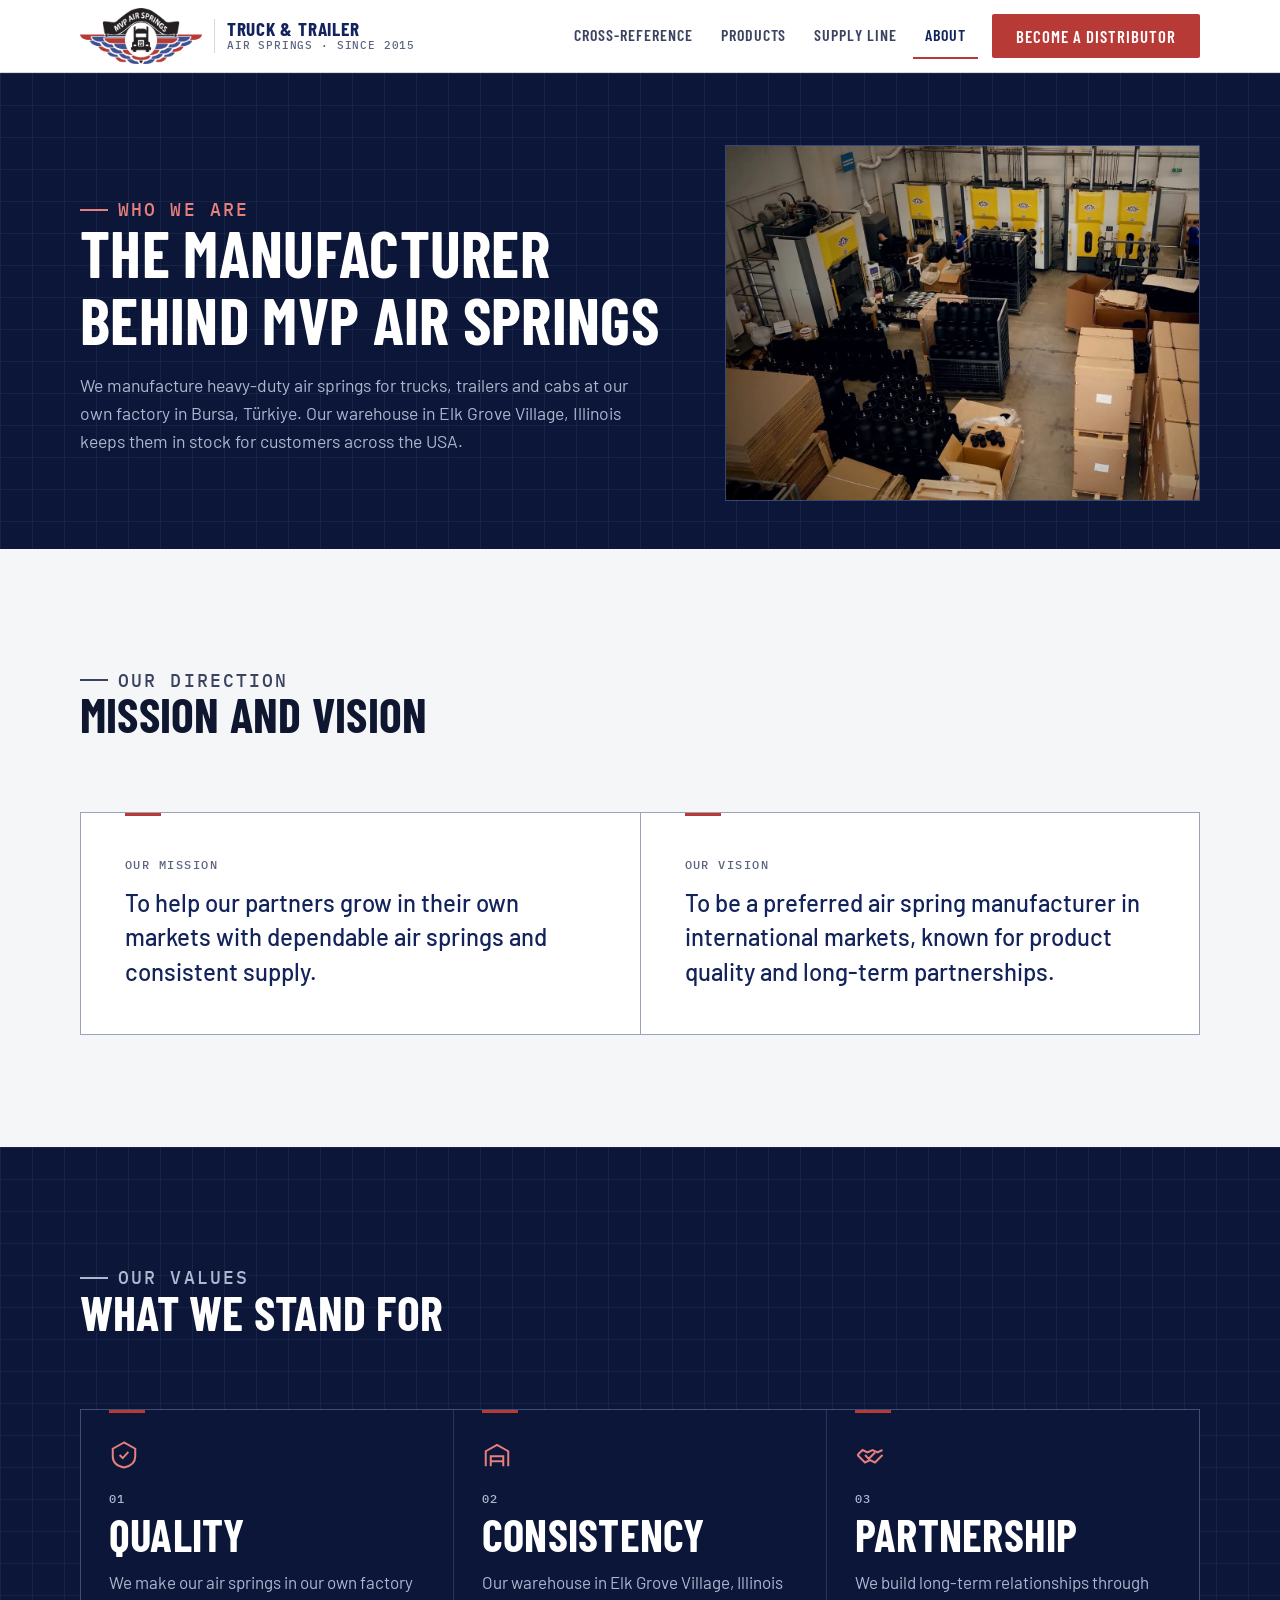
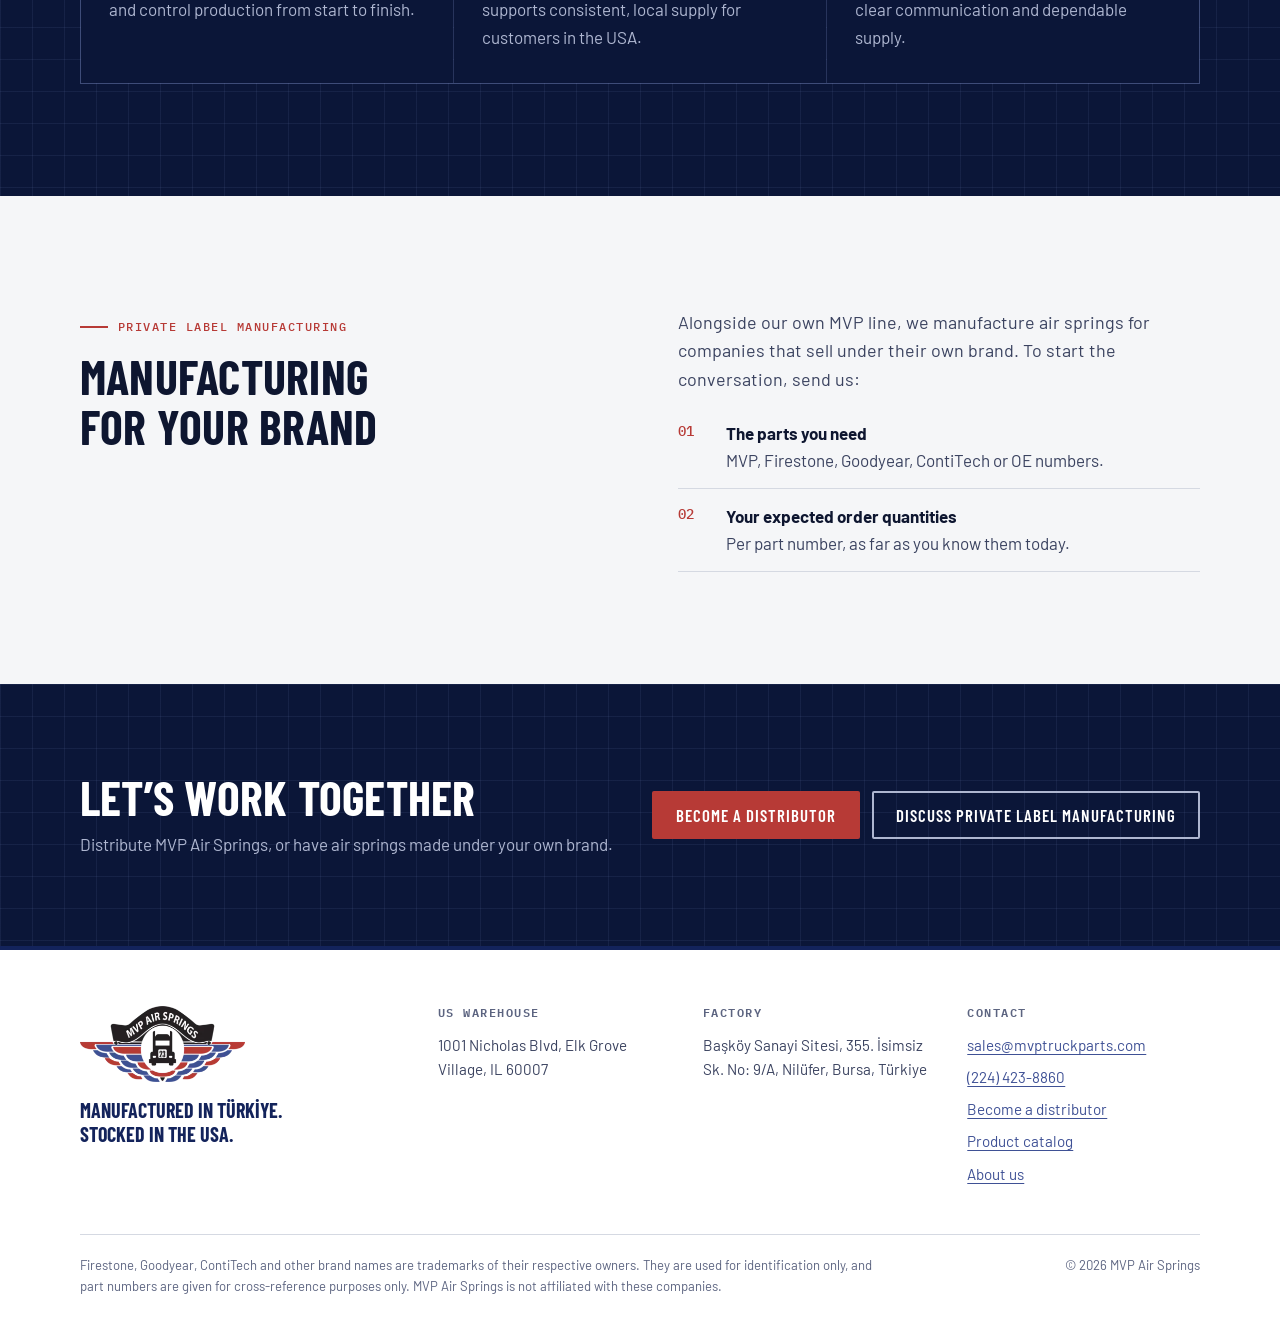
==== about.html @ c3aed916 "About page: factory photo from the factory video A frame of the production floor (presses, rows of a" ====
<!doctype html>
<html lang="en">
<head>
  <meta charset="utf-8">
  <meta name="viewport" content="width=device-width, initial-scale=1">
  <title>About Us — MVP Air Springs</title>
  <meta name="description" content="MVP Air Springs manufactures heavy-duty air springs for trucks, trailers and cabs in Bursa, Türkiye, and stocks them in Elk Grove Village, Illinois.">
  <meta name="theme-color" content="#13235B">
  <link rel="icon" href="assets/favicon.png">
  <link rel="apple-touch-icon" href="assets/apple-touch-icon.png">
  <link rel="preconnect" href="https://fonts.googleapis.com">
  <link rel="preconnect" href="https://fonts.gstatic.com" crossorigin>
  <link rel="stylesheet" href="https://fonts.googleapis.com/css2?family=Barlow+Condensed:wght@600;700&family=Barlow:wght@400;500;600&family=IBM+Plex+Mono:wght@500;600&display=swap">
  <link rel="stylesheet" href="css/site.css">
  <script src="js/config.js" defer></script>
  <script src="js/data.js" defer></script>
  <script src="js/common.js" defer></script>
</head>
<body>
<a class="skip-link" href="#main">Skip to content</a>

<header class="site-header">
  <div class="wrap">
    <a class="brand" href="index.html" aria-label="MVP Air Springs home">
      <img src="assets/logo.webp" width="320" height="147" alt="MVP Air Springs">
      <span class="brand-name">Truck &amp; trailer<small>AIR SPRINGS · SINCE 2015</small></span>
    </a>
    <button class="nav-toggle" type="button" aria-expanded="false" aria-controls="nav" aria-label="Menu">
      <svg width="22" height="22" viewBox="0 0 24 24" fill="none" stroke="currentColor" stroke-width="2" aria-hidden="true"><path d="M3 6h18M3 12h18M3 18h18"/></svg>
    </button>
    <nav class="nav" id="nav" aria-label="Main">
      <a href="index.html#cross-reference">Cross-reference</a>
      <a href="products.html">Products</a>
      <a href="index.html#supply-line">Supply line</a>
      <a href="about.html">About</a>
      <a class="btn btn-red" href="distributors.html">Become a distributor</a>
    </nav>
  </div>
</header>

<main id="main">
  <section class="page-head on-dark about-head" aria-labelledby="page-title">
    <div class="wrap">
      <div class="about-intro">
        <p class="eyebrow">Who we are</p>
        <h1 id="page-title">The manufacturer behind MVP Air Springs</h1>
        <p>We manufacture heavy-duty air springs for trucks, trailers and cabs at our own factory in Bursa, <span lang="tr">Türkiye</span>. Our warehouse in Elk Grove Village, Illinois keeps them in stock for customers across the USA.</p>
      </div>
      <figure class="about-photo" data-photo="factory" data-alt="Production floor at the MVP Air Springs factory in Bursa, Türkiye: presses, rows of air springs and packed boxes"></figure>
    </div>
  </section>

  <section class="section" aria-labelledby="mv-title">
    <div class="wrap">
      <div class="section-head">
        <div>
          <p class="eyebrow">Our direction</p>
          <h2 id="mv-title">Mission and vision</h2>
        </div>
      </div>
      <div class="mv">
        <div class="mv-item">
          <h3 class="mv-label">Our mission</h3>
          <p class="mv-text">To help our partners grow in their own markets with dependable air springs and consistent supply.</p>
        </div>
        <div class="mv-item">
          <h3 class="mv-label">Our vision</h3>
          <p class="mv-text">To be a preferred air spring manufacturer in international markets, known for product quality and long-term partnerships.</p>
        </div>
      </div>
    </div>
  </section>

  <section class="section on-dark" aria-labelledby="values-title">
    <div class="wrap">
      <div class="section-head">
        <div>
          <p class="eyebrow">Our values</p>
          <h2 id="values-title">What we stand for</h2>
        </div>
      </div>
      <ul class="pillars values" data-reveal>
        <li class="pillar">
          <svg class="icon" viewBox="0 0 24 24" fill="none" stroke="currentColor" stroke-width="1.6" aria-hidden="true"><path d="M12 2 3 7v6c0 5 4 8 9 9 5-1 9-4 9-9V7z"/><path d="m8.5 12 2.5 2.5 4.5-5"/></svg>
          <span class="pillar-label">01</span>
          <h3 class="pillar-value">Quality</h3>
          <p>We make our air springs in our own factory and control production from start to finish.</p>
        </li>
        <li class="pillar">
          <svg class="icon" viewBox="0 0 24 24" fill="none" stroke="currentColor" stroke-width="1.6" aria-hidden="true"><path d="M3 21V9l9-5 9 5v12M7 21v-8h10v8M7 17h10"/></svg>
          <span class="pillar-label">02</span>
          <h3 class="pillar-value">Consistency</h3>
          <p>Our warehouse in Elk Grove Village, Illinois supports consistent, local supply for customers in the USA.</p>
        </li>
        <li class="pillar">
          <svg class="icon" viewBox="0 0 24 24" fill="none" stroke="currentColor" stroke-width="1.6" aria-hidden="true"><path d="M8 12l3 3 5-5"/><path d="M2 12l4-4 4 2 4-2 4 2 4-2"/><path d="M2 12l6 6 4-2 4 2 6-6"/></svg>
          <span class="pillar-label">03</span>
          <h3 class="pillar-value">Partnership</h3>
          <p>We build long-term relationships through clear communication and dependable supply.</p>
        </li>
      </ul>
    </div>
  </section>

  <section class="section" aria-labelledby="pl-about-title">
    <div class="wrap">
      <div class="pl-about">
        <div>
          <p class="eyebrow">Private label manufacturing</p>
          <h2 id="pl-about-title">Manufacturing for your brand</h2>
        </div>
        <div>
          <p class="pl-about-text">Alongside our own MVP line, we manufacture air springs for companies that sell under their own brand. To start the conversation, send us:</p>
          <ol class="num-list">
            <li><strong>The parts you need</strong>MVP, Firestone, Goodyear, ContiTech or OE numbers.</li>
            <li><strong>Your expected order quantities</strong>Per part number, as far as you know them today.</li>
          </ol>
        </div>
      </div>
    </div>
  </section>

  <section class="cta-band on-dark" aria-labelledby="cta-title">
    <div class="wrap">
      <div>
        <h2 id="cta-title">Let’s work together</h2>
        <p>Distribute MVP Air Springs, or have air springs made under your own brand.</p>
      </div>
      <div class="actions">
        <a class="btn btn-red" href="distributors.html">Become a distributor</a>
        <a class="btn btn-line" href="#contact" data-mail-subject="Private label manufacturing" data-mail-body="Hello MVP Air Springs,&#10;&#10;We are interested in private label air springs.&#10;&#10;Company:&#10;Parts we need (MVP, Firestone, Goodyear, ContiTech or OE numbers):&#10;Expected order quantities:&#10;">Discuss private label manufacturing</a>
      </div>
    </div>
  </section>
</main>

<footer class="site-footer">
  <div class="wrap">
    <div class="footer-grid">
      <div>
        <a class="brand" href="index.html" aria-label="MVP Air Springs home"><img src="assets/logo.webp" width="320" height="147" alt="MVP Air Springs" loading="lazy"></a>
        <p class="footer-tag">Manufactured in <span lang="tr">Türkiye</span>.<br>Stocked in the USA.</p>
      </div>
      <div>
        <h2>US warehouse</h2>
        <address data-config="warehouseAddress"></address>
      </div>
      <div>
        <h2>Factory</h2>
        <address data-config="factoryAddress"></address>
      </div>
      <div id="contact">
        <h2>Contact</h2>
        <ul>
          <li><span data-config="email" data-link="mailto"></span></li>
          <li><span data-config="phone" data-link="tel"></span></li>
          <li><a href="distributors.html">Become a distributor</a></li>
          <li><a href="products.html">Product catalog</a></li>
          <li><a href="about.html">About us</a></li>
        </ul>
      </div>
    </div>
    <div class="disclaimer">
      <p>Firestone, Goodyear, ContiTech and other brand names are trademarks of their respective owners. They are used for identification only, and part numbers are given for cross-reference purposes only. MVP Air Springs is not affiliated with these companies.</p>
      <p>© <span data-year></span> MVP Air Springs</p>
    </div>
  </div>
</footer>
</body>
</html>
---- css/site.css ----
/* MVP Air Springs — "drawing sheet" industrial style.
   Brand colors are fixed; neutrals are cool, paper-like grays. */
:root {
  --navy: #13235b;
  --navy-deep: #0b1638;
  --red: #b73a36;
  --red-dark: #962e2b;
  --blue: #3f5195;

  --paper: #f5f6f8;
  --paper-2: #eceef2;
  --white: #ffffff;
  --ink: #0e1630;
  --ink-2: #3b4360;
  --ink-3: #5c6480;
  --rule: #d5d9e2;
  --rule-strong: #9aa2b8;
  --on-dark: #e9ecf5;
  --on-dark-2: #aeb6d0;
  --grid-dark: rgba(140, 160, 220, 0.09);
  --focus: #3f5195;

  --font-display: "Barlow Condensed", "Arial Narrow", "Roboto Condensed", sans-serif;
  --font-body: "Barlow", system-ui, -apple-system, "Segoe UI", Roboto, sans-serif;
  --font-mono: "IBM Plex Mono", ui-monospace, "SFMono-Regular", Menlo, Consolas, monospace;

  --wrap: 1200px;
  --gutter: clamp(16px, 4vw, 40px);
  --radius: 2px;
  color-scheme: light;
}

*, *::before, *::after { box-sizing: border-box; }
html { -webkit-text-size-adjust: 100%; scroll-padding-top: 88px; scroll-behavior: smooth; }
body {
  margin: 0;
  background: var(--paper);
  color: var(--ink);
  font: 400 17px/1.6 var(--font-body);
  overflow-x: hidden;
}
img, svg { max-width: 100%; display: block; }
[hidden] { display: none !important; }
a { color: var(--blue); text-underline-offset: 3px; }
a:hover { color: var(--navy); }
:focus-visible { outline: 3px solid var(--focus); outline-offset: 3px; }
h1, h2, h3 { font-family: var(--font-display); font-weight: 700; line-height: 1.05; margin: 0 0 .5em; letter-spacing: .005em; text-wrap: balance; }
h1 { font-size: clamp(2.6rem, 7vw, 5rem); text-transform: uppercase; }
h2 { font-size: clamp(2rem, 4.5vw, 3rem); text-transform: uppercase; }
h3 { font-size: 1.45rem; }
p { margin: 0 0 1em; }
.mono, code { font-family: var(--font-mono); font-weight: 500; letter-spacing: 0; }

.wrap { max-width: var(--wrap); margin: 0 auto; padding: 0 var(--gutter); }
.visually-hidden { position: absolute !important; width: 1px; height: 1px; overflow: hidden; clip: rect(0 0 0 0); white-space: nowrap; }
.skip-link { position: absolute; left: 12px; top: -60px; background: var(--navy); color: #fff; padding: 10px 16px; z-index: 100; }
.skip-link:focus { top: 12px; color: #fff; }

/* Eyebrow: small technical label, like a drawing callout */
.eyebrow {
  display: inline-flex; align-items: center; gap: 10px;
  font: 500 .78rem/1 var(--font-mono); text-transform: uppercase; letter-spacing: .12em;
  color: var(--red); margin-bottom: 18px;
}
.eyebrow::before { content: ""; width: 28px; height: 2px; background: currentColor; }
.on-dark .eyebrow { color: #e7807c; }

/* Placeholders for unconfirmed facts */
.tbc {
  display: inline-block; padding: 0 .4em; border: 1.5px dashed var(--rule-strong);
  color: var(--ink-3); font-style: normal; background: repeating-linear-gradient(-45deg, transparent 0 6px, rgba(63,81,149,.05) 6px 12px);
}
.on-dark .tbc { border-color: #56628c; color: var(--on-dark-2); }

/* ---------- Buttons ---------- */
.btn {
  display: inline-flex; align-items: center; justify-content: center; gap: 10px;
  min-height: 48px; padding: 0 22px; border: 2px solid transparent; border-radius: var(--radius);
  font: 600 1.05rem/1 var(--font-display); text-transform: uppercase; letter-spacing: .06em;
  text-decoration: none; cursor: pointer; transition: background-color .18s, color .18s, border-color .18s;
}
.btn svg { width: 18px; height: 18px; flex: none; }
.btn-red { background: var(--red); color: #fff; }
.btn-red:hover { background: var(--red-dark); color: #fff; }
.btn-line { border-color: var(--navy); color: var(--navy); background: transparent; }
.btn-line:hover { background: var(--navy); color: #fff; }
.on-dark .btn-line { border-color: var(--on-dark-2); color: #fff; }
.on-dark .btn-line:hover { background: #fff; color: var(--navy); border-color: #fff; }

/* ---------- Header ---------- */
.site-header { position: sticky; top: 0; z-index: 50; background: var(--white); border-bottom: 1px solid var(--rule); }
.site-header .wrap { display: flex; align-items: center; gap: 24px; min-height: 72px; }
.brand { display: flex; align-items: center; gap: 12px; text-decoration: none; color: var(--navy); flex: none; }
.brand img { height: 56px; width: auto; }
.brand-name { font: 700 1.2rem/1 var(--font-display); text-transform: uppercase; letter-spacing: .04em; border-left: 1px solid var(--rule); padding-left: 12px; }
.brand-name small { display: block; font: 500 .66rem/1.4 var(--font-mono); color: var(--ink-3); letter-spacing: .08em; }
.nav { margin-left: auto; display: flex; align-items: center; gap: 4px; }
.nav a { white-space: nowrap; }
/* the brand line gives way to the menu before the menu has to wrap */
@media (max-width: 1180px) { .brand-name { display: none; } }
.nav a:not(.btn) {
  font: 600 1rem/1 var(--font-display); text-transform: uppercase; letter-spacing: .06em;
  color: var(--ink-2); text-decoration: none; padding: 14px 12px; border-bottom: 2px solid transparent;
}
.nav a:not(.btn):hover { color: var(--navy); border-bottom-color: var(--rule-strong); }
.nav a[aria-current="page"] { color: var(--navy); border-bottom-color: var(--red); }
.nav .btn { margin-left: 10px; min-height: 44px; }
.nav-toggle { display: none; margin-left: auto; width: 48px; height: 48px; border: 1px solid var(--rule); background: #fff; border-radius: var(--radius); cursor: pointer; color: var(--navy); }
.nav-toggle svg { margin: auto; }

@media (max-width: 900px) {
  .brand-name { display: none; }
  .nav-toggle { display: grid; }
  .nav {
    position: absolute; left: 0; right: 0; top: 100%; flex-direction: column; align-items: stretch; gap: 0;
    background: #fff; border-bottom: 1px solid var(--rule); padding: 8px var(--gutter) 20px; display: none;
  }
  .nav.open { display: flex; }
  .nav a:not(.btn) { padding: 16px 4px; border-bottom: 1px solid var(--rule); }
  .nav a[aria-current="page"] { border-bottom-color: var(--rule); box-shadow: inset 3px 0 0 var(--red); padding-left: 12px; }
  .nav .btn { margin: 16px 0 0; }
}

/* ---------- Dark "blueprint" sections ---------- */
.on-dark {
  background-color: var(--navy-deep);
  background-image:
    linear-gradient(var(--grid-dark) 1px, transparent 1px),
    linear-gradient(90deg, var(--grid-dark) 1px, transparent 1px);
  background-size: 32px 32px;
  color: var(--on-dark);
}
.on-dark h1, .on-dark h2, .on-dark h3 { color: #fff; }
.on-dark a:not(.btn) { color: #c9d2f2; }

/* ---------- Hero ---------- */
.hero { padding: clamp(56px, 9vw, 112px) 0 clamp(56px, 8vw, 96px); position: relative; overflow: hidden; }
.hero .wrap { display: grid; grid-template-columns: minmax(0, 1.25fr) minmax(0, .75fr); gap: 48px; align-items: center; }
.hero h1 { margin-bottom: 20px; }
.hero h1 .line2 { color: #c6cff0; display: block; }
.hero h1 .mark { color: var(--red); }
.hero .lede { font-size: 1.2rem; color: var(--on-dark-2); max-width: 36em; margin-bottom: 32px; }
/* Factory footage behind the hero, under a navy film that keeps the text readable.
   js/hero-video.js starts it; reduced motion and Save-Data keep the poster frame. */
.hero-video { position: absolute; inset: 0; z-index: 0; background: var(--navy-deep); }
.hero-video video { width: 100%; height: 100%; object-fit: cover; display: block; }
.hero-video::after { content: ""; position: absolute; inset: 0;
  background-image: linear-gradient(var(--grid-dark) 1px, transparent 1px), linear-gradient(90deg, var(--grid-dark) 1px, transparent 1px),
    linear-gradient(90deg, rgba(11,22,56,.88), rgba(11,22,56,.82) 50%, rgba(11,22,56,.6));
  background-size: 32px 32px, 32px 32px, auto; }
.hero .wrap { position: relative; z-index: 1; }
.hero-video-toggle { position: absolute; right: 16px; bottom: 16px; z-index: 2; width: 44px; height: 44px; display: grid; place-items: center;
  border-radius: 50%; border: 1px solid rgba(255,255,255,.45); background: rgba(11,22,56,.6); color: #fff; cursor: pointer; }
.hero-video-toggle:hover { background: rgba(11,22,56,.85); }
.hero-video-toggle svg { width: 16px; height: 16px; }
.hero-video-toggle .i-play, .hero-video-toggle[aria-pressed="true"] .i-pause { display: none; }
.hero-video-toggle[aria-pressed="true"] .i-play { display: block; }
@media (max-width: 900px) {
  .hero-video::after { background-image: linear-gradient(var(--grid-dark) 1px, transparent 1px), linear-gradient(90deg, var(--grid-dark) 1px, transparent 1px),
    linear-gradient(rgba(11,22,56,.86), rgba(11,22,56,.86)); }
}
/* 3D air spring in the hero */
.viewer3d { margin: 0; }
.v3d-stage { position: relative; aspect-ratio: 4 / 5; max-height: 560px; margin: 0 auto;
  background: radial-gradient(closest-side, rgba(143,160,216,.28), rgba(143,160,216,.08) 60%, transparent 100%); }
.v3d-stage canvas { position: absolute; inset: 0; width: 100%; height: 100%; opacity: 0; transition: opacity .6s; cursor: grab; touch-action: pan-y; }
.v3d-stage canvas:active { cursor: grabbing; }
.v3d-fallback { position: absolute; inset: 12%; width: 76%; height: auto; border-radius: 50%; transition: opacity .6s; }
.viewer3d.ready canvas { opacity: 1; }
.viewer3d.ready .v3d-fallback { opacity: 0; }
.viewer3d figcaption { display: flex; flex-wrap: wrap; align-items: center; justify-content: space-between; gap: 10px 16px; margin-top: 8px;
  font: 500 .8rem/1.4 var(--font-mono); text-transform: uppercase; letter-spacing: .08em; color: var(--on-dark-2); }
.v3d-views, .v3d-models { display: inline-flex; border: 1px solid #56628c; border-radius: var(--radius); }
.v3d-models button { font-family: var(--font-mono) !important; letter-spacing: 0 !important; }
.v3d-hint { flex-basis: 100%; }
.v3d-hint a { color: #c9d2f2; }
.v3d-views button, .v3d-models button { min-height: 44px; min-width: 64px; padding: 0 12px; background: transparent; color: var(--on-dark-2); border: 0; cursor: pointer;
  font: 600 .9rem/1 var(--font-display); text-transform: uppercase; letter-spacing: .06em; }
.v3d-views button + button, .v3d-models button + button { border-left: 1px solid #56628c; }
.v3d-views button[aria-pressed="true"], .v3d-models button[aria-pressed="true"] { background: #fff; color: var(--navy); }
@media (max-width: 900px) {
  .hero .wrap { grid-template-columns: 1fr; }
  .v3d-stage { aspect-ratio: 1 / 1; max-width: 420px; }
}

/* ---------- Cross-reference search ---------- */
.xref { background: #fff; color: var(--ink); border-radius: var(--radius); padding: 20px; box-shadow: 0 0 0 1px var(--rule), 0 20px 40px -24px rgba(11,22,56,.55); max-width: 640px; }
.xref label { display: block; font: 600 1.05rem/1.2 var(--font-display); text-transform: uppercase; letter-spacing: .05em; color: var(--navy); margin-bottom: 4px; }
.xref .hint { font-size: .92rem; color: var(--ink-3); margin: 0 0 12px; }
.xref-row { display: flex; gap: 8px; }
.xref input {
  flex: 1; min-width: 0; min-height: 52px; padding: 0 16px;
  font: 500 1.1rem/1 var(--font-mono); color: var(--ink);
  border: 2px solid var(--rule-strong); border-radius: var(--radius); background: var(--paper);
}
.xref input:focus { outline: none; border-color: var(--blue); background: #fff; box-shadow: 0 0 0 3px rgba(63,81,149,.25); }
.xref input::placeholder { color: #7a8199; }
.xref .btn { min-height: 52px; }
.xref-brands { display: flex; flex-wrap: wrap; gap: 6px 14px; margin-top: 12px; font: 500 .75rem/1.4 var(--font-mono); color: var(--ink-3); text-transform: uppercase; letter-spacing: .06em; }
.xref-status { font-size: .95rem; color: var(--ink-2); margin: 14px 0 0; min-height: 1.4em; }
.xref-results { list-style: none; margin: 8px 0 0; padding: 0; border-top: 1px solid var(--rule); }
.xref-results:empty { display: none; }
.xref-results li { border-bottom: 1px solid var(--rule); }
.xref-results a {
  display: grid; grid-template-columns: auto 1fr auto; gap: 4px 16px; align-items: center;
  padding: 12px 6px; text-decoration: none; color: var(--ink); min-height: 56px;
}
.xref-results a:hover, .xref-results a:focus-visible { background: var(--paper); }
.xref-results .from { font: 500 .95rem/1.3 var(--font-mono); }
.xref-results .from small { display: block; font: 500 .7rem/1.3 var(--font-mono); color: var(--ink-3); text-transform: uppercase; letter-spacing: .08em; }
.xref-results .arrow { color: var(--rule-strong); }
.xref-results .to { font: 600 1.15rem/1 var(--font-mono); color: var(--navy); justify-self: end; }
.xref-results mark { background: rgba(183,58,54,.14); color: inherit; padding: 0 1px; }
.xref-results .sample-flag { grid-column: 1 / -1; }
/* In the hero the search box is frosted glass over the factory video; the field stays light. */
.hero .xref { background: rgba(255,255,255,.07); color: var(--on-dark); -webkit-backdrop-filter: blur(10px); backdrop-filter: blur(10px);
  box-shadow: 0 0 0 1px rgba(255,255,255,.18), 0 20px 40px -24px rgba(0,0,0,.6); }
.hero .xref label { color: #fff; }
.hero .xref .hint, .hero .xref-brands { color: var(--on-dark-2); }
.hero .xref input { background: rgba(255,255,255,.94); border-color: rgba(255,255,255,.4); }
.hero .xref input:focus { background: #fff; border-color: #8fa0d8; box-shadow: 0 0 0 3px rgba(143,160,216,.35); }
.hero .xref-status { color: var(--on-dark); }
.hero .xref-results { border-top-color: rgba(255,255,255,.2); }
.hero .xref-results li { border-bottom-color: rgba(255,255,255,.12); }
.hero .xref-results a { color: var(--on-dark); }
.hero .xref-results a:hover, .hero .xref-results a:focus-visible { background: rgba(255,255,255,.08); }
.hero .xref-results .from small { color: var(--on-dark-2); }
.hero .xref-results .arrow { color: rgba(255,255,255,.35); }
.hero .xref-results .to { color: #fff; }
.hero .xref-results mark { background: rgba(231,128,124,.35); }
@media (max-width: 520px) {
  .xref-row { flex-direction: column; }
  .xref-results a { grid-template-columns: 1fr auto; }
  .xref-results .arrow { display: none; }
}

/* ---------- Sections ---------- */
.section { padding: clamp(64px, 9vw, 112px) 0; }
.section-head { display: grid; grid-template-columns: minmax(0, 1fr) minmax(0, 1fr); gap: 32px; align-items: end; margin-bottom: 48px; }
.section-head p { color: var(--ink-2); font-size: 1.1rem; margin: 0; }
.on-dark .section-head p { color: var(--on-dark-2); }
@media (max-width: 800px) { .section-head { grid-template-columns: 1fr; gap: 8px; } }

/* Private label manufacturing: one quiet panel, copy on the left, drawing on the right */
.range { padding-top: 0; }
.pl-panel { display: grid; grid-template-columns: minmax(0, 1.25fr) minmax(0, .75fr); align-items: center; gap: 40px;
  background: #fff; border: 1px solid var(--rule-strong); padding: clamp(28px, 5vw, 56px); position: relative; }
.pl-panel::before { content: ""; position: absolute; inset: 6px; border: 1px solid var(--rule); pointer-events: none; }
.pl-copy { position: relative; }
.pl-copy h2 { margin-bottom: 16px; }
.pl-text { color: var(--ink-2); font-size: 1.12rem; max-width: 34em; margin-bottom: 28px; }
/* Half-section air spring after the catalog drawings: bead plate with studs,
   rubber sleeve (two strokes make the wall), piston with the bumper cut. */
.pl-art { position: relative; display: grid; place-items: center; }
.pl-art svg { width: 100%; max-width: 260px; height: auto; }
.pl-art path, .pl-art rect, .pl-art circle { fill: none; stroke: var(--navy); stroke-width: 1.8; stroke-linejoin: round; }
.pl-art line { stroke: var(--navy); stroke-width: 1; }
.pl-art .soft { stroke: var(--rule-strong); stroke-width: 1.2; }
.pl-art .cl { stroke: var(--rule-strong); stroke-width: 1; stroke-dasharray: 10 4 2 4; }
.pl-art .solid, .pl-art .bead { fill: #fff; }
.pl-art .plate { fill: var(--paper-2); }
.pl-art .hatch { fill: url(#pl-hatch); }
.pl-art .wall { stroke-width: 7; stroke-linecap: butt; }
.pl-art .wall-in { stroke: var(--paper-2); stroke-width: 3.6; stroke-linecap: butt; }
.pl-art .brand-area { stroke: var(--red); stroke-width: 1.6; stroke-dasharray: 6 4; fill: #fbf3f3; }
.pl-art .mask { fill: #fff; stroke: none; }
.pl-art text { font: 600 15px/1 var(--font-mono); letter-spacing: .12em; fill: var(--red-dark); stroke: none; }
.pl-art .pn { font-size: 10px; fill: var(--ink-3); }
@media (max-width: 800px) {
  .pl-panel { grid-template-columns: 1fr; gap: 28px; }
  .pl-art { order: -1; }
  .pl-art svg { max-width: 190px; }
}

/* What goes into an MVP air spring: cutaway with round close-ups on a transparent image,
   straight on the page; rings, leaders and numbers are drawn over it so they stay sharp. */
.marking { padding-top: 0; }
.mk-grid { display: grid; grid-template-columns: minmax(0, 1fr) minmax(0, 1fr); align-items: center; gap: clamp(28px, 5vw, 72px); }
.mk-figure { margin: 0; }
.mk-photo { position: relative; }
.mk-photo img { width: 100%; height: auto; display: block; }
.mk-leaders { position: absolute; inset: 0; width: 100%; height: 100%; overflow: visible; }
.mk-leaders * { fill: none; vector-effect: non-scaling-stroke; }
.mk-leaders .mk-roundel { stroke: var(--navy); stroke-width: 2.5; }
.mk-leaders .mk-zoom { stroke: var(--red); stroke-width: 2.5; }
.mk-leaders .mk-line { stroke: var(--red); stroke-width: 1.5; }
.mk-leaders .mk-end { fill: var(--red); stroke: #fff; stroke-width: 1.5; }
.mk-dot { position: absolute; left: var(--x); top: var(--y); transform: translate(-50%, -50%); width: 28px; height: 28px;
  display: grid; place-items: center; border-radius: 50%; background: var(--red); color: #fff; border: 2px solid #fff;
  box-shadow: 0 1px 3px rgba(11,22,56,.3); font: 700 .95rem/1 var(--font-display); }
.mk-text { color: var(--ink-2); font-size: 1.12rem; max-width: 34em; margin: 0 0 12px; }
.mk-copy .num-list { margin-bottom: 28px; }
@media (max-width: 800px) { .mk-grid { grid-template-columns: 1fr; } }
@media (max-width: 560px) { .mk-dot { width: 24px; height: 24px; font-size: .85rem; } }

/* Route map: Bursa → USA, Canada, Mexico → Elk Grove Village → across the USA.
   Stages are cumulative classes s1…s4 set by js/route-map.js. */
.route-map { margin: 0 0 32px; border: 1px solid var(--rule-strong); padding: clamp(12px, 3vw, 28px); }
.map-holder { aspect-ratio: 1000 / 447; overflow: hidden; }
.map-holder svg { width: 100%; height: 100%; display: block; }
.route-map .cam { transform-origin: 0 0; transform-box: view-box; transition: transform 1.9s cubic-bezier(.6,0,.2,1); }
.route-map .land { fill: none; stroke-linecap: round; vector-effect: non-scaling-stroke; transition: opacity 1.2s; }
.route-map .world { stroke: #4a5c9e; stroke-width: 3.6; }
.route-map .fine { opacity: 0; stroke-width: 3.6; }
.route-map .fine.usa { stroke: #6f82c8; }
.route-map .fine.other { stroke: #34447e; }
/* Routes keep normal (scaling) strokes: pathLength-based dashes break with non-scaling-stroke. */
.route-map .route { fill: none; stroke: #e7807c; stroke-width: 2.5; stroke-linecap: round; stroke-dasharray: 1; stroke-dashoffset: 1; }
.route-map .dist .route { stroke-width: 1.4; }
.route-map .dist { opacity: 0; }
.route-map.s4 .dist { opacity: 1; }
.route-map .pin path { fill: none; stroke-linecap: round; vector-effect: non-scaling-stroke; }
.route-map .pin .ring { stroke: #fff; stroke-width: 17; }
.route-map .pin .dot { stroke: var(--red); stroke-width: 11; }
.route-map .dest .dot { stroke: #8fa0d8; }
.route-map .pin, .route-map .city, .route-map .layer { transition: opacity .6s; }
.route-map .pin text { fill: #fff; font-family: var(--font-mono); font-weight: 600; letter-spacing: .08em; paint-order: stroke; stroke: var(--navy-deep); stroke-width: 8px; stroke-linejoin: round; }
.route-map .pin text.sub { fill: var(--on-dark-2); font-weight: 500; }
.route-map .warehouse text { stroke-width: 0; }
.route-map .label-bg { fill: var(--navy-deep); fill-opacity: .9; stroke: #56628c; stroke-width: .6; }
.route-map .city { fill: none; stroke: #fff; stroke-width: 7; stroke-linecap: round; vector-effect: non-scaling-stroke; opacity: 0; }
.route-map .factory, .route-map .dest, .route-map .warehouse { opacity: 0; }

.route-map.s1 .factory { opacity: 1; }
.route-map.s2 .export .route { transition: stroke-dashoffset 2.2s cubic-bezier(.45,0,.25,1); stroke-dashoffset: 0; }
.route-map.s2 .export .r-usa { transition-delay: .2s; }
.route-map.s2 .export .r-mexico { transition-delay: .4s; }
.route-map.s2 .dest { opacity: 1; transition-delay: 2.1s; }
.route-map.s3 .world { opacity: 0; }
.route-map.s3 .fine { opacity: 1; }
.route-map.s3 .export { opacity: 0; }
.route-map.s3 .warehouse { opacity: 1; transition-delay: 1.5s; }
.route-map.s4 .dist .route { transition: stroke-dashoffset 1.4s cubic-bezier(.45,0,.25,1) calc(var(--i) * 70ms); stroke-dashoffset: 0; }
.route-map.s4 .city { opacity: 1; transition-delay: calc(1.1s + var(--i) * 70ms); }
.route-map.instant *, .route-map.instant { transition: none !important; }

.route-map figcaption { display: flex; flex-wrap: wrap; align-items: center; gap: 12px 24px; margin-top: 16px; }
.map-steps { list-style: none; margin: 0; padding: 0; display: grid; grid-template-columns: repeat(4, minmax(0, 1fr)); gap: 8px; flex: 1 1 560px; }
.map-steps button {
  width: 100%; min-height: 56px; text-align: left; cursor: pointer; padding: 10px 12px;
  background: transparent; color: var(--on-dark-2); border: 0; border-top: 2px solid #34447e;
  font: 500 .92rem/1.3 var(--font-body); transition: color .2s, border-color .2s;
}
.map-steps button span { display: block; font: 500 .72rem/1 var(--font-mono); letter-spacing: .1em; color: #8fa0d8; margin-bottom: 6px; }
.map-steps button:hover { color: #fff; }
.map-steps button[aria-current="step"] { color: #fff; border-top-color: #e7807c; }
.map-steps button[aria-current="step"] span { color: #e7807c; }
@media (max-width: 800px) { .map-steps { grid-template-columns: repeat(2, minmax(0, 1fr)); } }
@media (max-width: 640px) {
  .route-map .pin text, .route-map .label-bg { display: none; }
  .route-map .land { stroke-width: 1.7; }
  .route-map .pin .ring { stroke-width: 10; }
  .route-map .pin .dot { stroke-width: 6; }
  .route-map .city { stroke-width: 4; }
}

/* Product lines: one tractor-trailer with the cab, truck and trailer air springs
   called out. The drawing draws itself in once; js/lines-drive.js then rolls it
   over potholes, and the pick cards below highlight a product line on the rig. */
.lines { padding-bottom: 0; }
.rig { background: #fff; border: 1px solid var(--rule-strong); position: relative; }
.rig::before { content: ""; position: absolute; inset: 6px; border: 1px solid var(--rule); pointer-events: none; z-index: 1; }
.rig-stage { overflow-x: auto; overscroll-behavior-x: contain; scrollbar-width: thin; padding: 18px 16px 10px;
  background-image: linear-gradient(var(--paper-2) 1px, transparent 1px), linear-gradient(90deg, var(--paper-2) 1px, transparent 1px); background-size: 16px 16px; }
.rig-stage svg { display: block; width: 100%; min-width: 680px; height: auto; overflow: visible; }
.rig .draw * { fill: none; stroke: var(--navy); stroke-width: 1.5; stroke-linejoin: round; stroke-linecap: round; }
.rig .draw .rib { stroke: var(--rule-strong); stroke-width: 1; }
.rig .draw .ghost { stroke: var(--rule-strong); }
.rig .road { fill: none; stroke: var(--navy); stroke-width: 1.6; stroke-linejoin: round; }
.rig .pits { fill: var(--rule); stroke: none; }
.rig .lane { stroke: var(--rule-strong); stroke-width: 1.4; stroke-dasharray: 12 10; fill: none; }
.rig .chassis, .rig .axle, .rig .steer, .rig .spring { transform-box: view-box; }
.rig .spring .lobe { fill: var(--red); stroke: var(--red-dark); stroke-width: 1.2; transition: fill .2s, filter .2s; }
.rig .spring .plate { fill: var(--ink-2); }
.rig .callout .leader, .rig .callout .bracket { stroke: var(--red); stroke-width: 1; fill: none; }
.rig .callout .dot { fill: var(--red); }
.rig .callout .pill { fill: #fff; stroke: var(--red); stroke-width: 1; transition: fill .2s; }
.rig .callout text { font: 600 9.5px/1 var(--font-mono); letter-spacing: .08em; fill: var(--red-dark); transition: fill .2s; }
.rig .callout { transition: opacity .25s; }
/* a picked product line lights up; the others step back */
.rig svg[data-show] .callout { opacity: .3; }
.rig svg[data-show="cab"] .callout[data-group="cab"], .rig svg[data-show="truck"] .callout[data-group="truck"], .rig svg[data-show="trailer"] .callout[data-group="trailer"] { opacity: 1; }
.rig svg[data-show="cab"] .callout[data-group="cab"] .pill, .rig svg[data-show="truck"] .callout[data-group="truck"] .pill, .rig svg[data-show="trailer"] .callout[data-group="trailer"] .pill { fill: var(--red); }
.rig svg[data-show="cab"] .callout[data-group="cab"] text, .rig svg[data-show="truck"] .callout[data-group="truck"] text, .rig svg[data-show="trailer"] .callout[data-group="trailer"] text { fill: #fff; }
.rig svg[data-show="cab"] .spring[data-group="cab"] .lobe, .rig svg[data-show="truck"] .spring[data-group="truck"] .lobe, .rig svg[data-show="trailer"] .spring[data-group="trailer"] .lobe { fill: #e0524c; filter: drop-shadow(0 0 3px rgba(183,58,54,.9)); }

.rig-hint { display: none; margin: 0; padding: 12px 16px 0; font: 500 .75rem/1 var(--font-mono); text-transform: uppercase; letter-spacing: .08em; color: var(--ink-3); position: relative; z-index: 2; }
@media (max-width: 720px) { .rig-hint { display: block; } }
.line-picks { list-style: none; margin: 20px 0 0; padding: 0; display: grid; grid-template-columns: repeat(3, minmax(0, 1fr)); gap: 20px; }
.pick { width: 100%; height: 100%; display: flex; flex-direction: column; text-align: left; cursor: pointer;
  background: #fff; border: 1px solid var(--rule-strong); border-radius: var(--radius); padding: 14px 14px 18px; color: var(--ink); font: inherit;
  transition: border-color .2s, box-shadow .2s, transform .2s; }
.pick:hover, .pick:focus-visible { border-color: var(--navy); box-shadow: 0 12px 26px -20px rgba(11,22,56,.6); transform: translateY(-2px); }
.pick[aria-pressed="true"] { border-color: var(--red); box-shadow: inset 0 -3px 0 var(--red); }
.pick-photo { display: block; aspect-ratio: 4 / 3; background: #fff; border: 1px solid var(--rule); margin-bottom: 14px; overflow: hidden; }
.pick-photo img { width: 100%; height: 100%; object-fit: contain; padding: 8px; transition: transform .35s; }
.pick:hover .pick-photo img { transform: scale(1.04); }
.pick-title { font: 700 1.5rem/1.05 var(--font-display); text-transform: uppercase; color: var(--navy); margin-bottom: 4px; }
.pick-text { color: var(--ink-2); font-size: .95rem; }
@media (max-width: 900px) {
  .pick { display: grid; grid-template-columns: 104px 1fr; grid-template-rows: auto 1fr; column-gap: 14px; padding: 12px; }
  .pick-photo { grid-row: 1 / span 2; width: 104px; height: 104px; aspect-ratio: auto; margin: 0; }
  .pick-title { align-self: end; }
}
@media (max-width: 900px) { .line-picks { grid-template-columns: 1fr; gap: 12px; } }

@media (prefers-reduced-motion: no-preference) {
  .rig.armed .draw *, .rig.armed .road { stroke-dasharray: 1; stroke-dashoffset: 1; }
  .rig.armed .spring, .rig.armed .callout { opacity: 0; }
  .rig.in .draw *, .rig.in .road { transition: stroke-dashoffset 1.8s cubic-bezier(.45,0,.25,1); stroke-dashoffset: 0; }
  .rig.in .spring { opacity: 1; transition: opacity .4s 1.6s; }
  .rig.in .callout { opacity: 1; transition: opacity .5s 1.9s; }
}

/* Why MVP Air Springs: six manufacturer facts as big figures */
.pillars { list-style: none; margin: 0; padding: 0; display: grid; grid-template-columns: repeat(3, minmax(0, 1fr));
  gap: 1px; background: rgba(140,160,220,.22); border: 1px solid rgba(140,160,220,.22); }
.pillar { background: var(--navy-deep); padding: 30px 28px 32px; display: flex; flex-direction: column; position: relative; }
.pillar .icon { width: 30px; height: 30px; color: #e7807c; margin-bottom: 22px; }
.pillar-label { font: 500 .74rem/1.2 var(--font-mono); text-transform: uppercase; letter-spacing: .12em; color: var(--on-dark-2); }
.pillar-value { font: 700 clamp(2.6rem, 4.6vw, 3.6rem)/1 var(--font-display); text-transform: uppercase; color: #fff; margin: 6px 0 12px; font-variant-numeric: tabular-nums; }
.pillar p { color: var(--on-dark-2); margin: 0; }
.pillar::after { content: ""; position: absolute; left: 28px; top: 0; width: 36px; height: 3px; background: var(--red); }
@media (max-width: 900px) { .pillars { grid-template-columns: repeat(2, minmax(0, 1fr)); } }
@media (max-width: 900px) { .pillars.values { grid-template-columns: repeat(3, minmax(0, 1fr)); } }
@media (max-width: 700px) { .pillars.values { grid-template-columns: 1fr; } }
@media (max-width: 560px) { .pillars { grid-template-columns: 1fr; } .pillar { padding: 24px 20px 26px; } .pillar::after { left: 20px; } }
@media (prefers-reduced-motion: no-preference) {
  .pillars.armed .pillar { opacity: 0; transform: translateY(12px); }
  .pillars.in .pillar { opacity: 1; transform: none; transition: opacity .5s, transform .5s; }
  .pillars.in .pillar:nth-child(2) { transition-delay: .08s; } .pillars.in .pillar:nth-child(3) { transition-delay: .16s; }
  .pillars.in .pillar:nth-child(4) { transition-delay: .24s; } .pillars.in .pillar:nth-child(5) { transition-delay: .32s; }
  .pillars.in .pillar:nth-child(6) { transition-delay: .40s; }
}

/* ---------- Drawing-sheet card (signature element) ---------- */
.sheet { background: #fff; border: 1px solid var(--rule-strong); position: relative; }
.sheet::before { content: ""; position: absolute; inset: 6px; border: 1px solid var(--rule); pointer-events: none; }
.titleblock { display: grid; grid-template-columns: 1fr auto; border-top: 1px solid var(--rule-strong); font-family: var(--font-mono); position: relative; background: #fff; }
.titleblock > div { padding: 8px 12px; }
.titleblock > div + div { border-left: 1px solid var(--rule-strong); }
.titleblock .lbl { display: block; font-size: .64rem; text-transform: uppercase; letter-spacing: .12em; color: var(--ink-3); }
.titleblock .val { font-weight: 500; font-size: 1rem; color: var(--ink); }

.catalog { display: grid; grid-template-columns: repeat(auto-fill, minmax(260px, 1fr)); gap: 20px; list-style: none; padding: 0; margin: 0; }
/* Home page showcase: one row that drifts sideways (4 cards visible on desktop). */
.rail { position: relative; }
.catalog-rail {
  display: grid; grid-auto-flow: column;
  grid-template-columns: none; grid-auto-columns: calc((100% - 60px) / 4);
  gap: 20px; overflow-x: auto; overscroll-behavior-x: contain;
  padding-bottom: 14px; scrollbar-width: thin; scrollbar-color: var(--rule-strong) transparent;
}
.catalog-rail > li { min-width: 0; }
/* Cards fade in and out at the edges while the row drifts. */
.catalog-rail.drifting {
  -webkit-mask-image: linear-gradient(90deg, transparent, #000 48px, #000 calc(100% - 48px), transparent);
  mask-image: linear-gradient(90deg, transparent, #000 48px, #000 calc(100% - 48px), transparent);
}
.rail-btn .i-play, .rail-btn[aria-pressed="true"] .i-pause { display: none; }
.rail-btn[aria-pressed="true"] .i-play { display: block; }
.catalog-rail:focus-visible { outline-offset: 6px; }
.rail-nav { display: flex; align-items: center; gap: 10px; margin-top: 18px; }
.rail-btn {
  width: 48px; height: 48px; display: grid; place-items: center; cursor: pointer;
  background: #fff; color: var(--navy); border: 1px solid var(--navy); border-radius: var(--radius);
  transition: background-color .18s, color .18s;
}
.rail-btn svg { width: 22px; height: 22px; }
.rail-btn:hover:not(:disabled) { background: var(--navy); color: #fff; }
.rail-btn:disabled { opacity: .35; cursor: default; }
.rail-all { margin-left: auto; }
@media (max-width: 1100px) { .catalog-rail { grid-auto-columns: calc((100% - 40px) / 3); } }
@media (max-width: 800px) { .catalog-rail { grid-auto-columns: calc((100% - 20px) / 2.2); } }
@media (max-width: 560px) { .catalog-rail { grid-auto-columns: 78%; } }

.part-card { display: flex; flex-direction: column; height: 100%; text-decoration: none; color: var(--ink); transition: border-color .18s, box-shadow .18s; }
.part-card:hover { border-color: var(--navy); box-shadow: 0 10px 28px -18px rgba(11,22,56,.5); color: var(--ink); }
.part-card .thumb { aspect-ratio: 4 / 3; display: grid; place-items: center; padding: 18px; position: relative; }
.part-card .thumb img { width: 100%; height: 100%; object-fit: contain; }
.part-card .titleblock { margin-top: auto; }
.part-card .part-no { font-size: 1.25rem; font-weight: 600; color: var(--navy); }
.part-card .xrefs { padding: 10px 12px 12px; border-top: 1px solid var(--rule); font: 500 .8rem/1.6 var(--font-mono); color: var(--ink-2); position: relative; background: #fff; }
.part-card .xrefs span { color: var(--ink-3); text-transform: uppercase; font-size: .68rem; letter-spacing: .08em; margin-right: 6px; }

.drawing-missing { width: 100%; height: 100%; display: grid; place-items: center; text-align: center; color: var(--ink-3); font: 500 .8rem/1.4 var(--font-mono); text-transform: uppercase; letter-spacing: .08em; }
.drawing-missing svg { width: 64%; max-width: 260px; margin: 0 auto 10px; color: var(--rule-strong); }

.sample-flag { display: inline-block; font: 500 .68rem/1 var(--font-mono); text-transform: uppercase; letter-spacing: .1em; padding: 5px 7px; background: #fbeceb; color: var(--red-dark); border: 1px solid #efc8c6; }
.part-card .sample-flag { position: absolute; top: 14px; left: 14px; }

/* ---------- Catalog page tools ---------- */
.page-head { padding: clamp(40px, 6vw, 72px) 0 clamp(32px, 4vw, 48px); }
.page-head h1 { font-size: clamp(2.4rem, 6vw, 4rem); }
.page-head p { color: var(--on-dark-2); max-width: 40em; font-size: 1.1rem; margin: 0; }

/* ---------- About page ---------- */
.about-head .wrap { display: grid; grid-template-columns: minmax(0, 1.1fr) minmax(0, .9fr); gap: clamp(28px, 5vw, 64px); align-items: center; }
.about-head h1 { margin-bottom: 18px; }
.about-photo { margin: 0; aspect-ratio: 4 / 3; border: 1px solid rgba(140,160,220,.35); overflow: hidden; }
.about-photo img { width: 100%; height: 100%; object-fit: cover; display: block; }
.photo-missing { display: grid; place-items: center; border: 1.5px dashed #56628c; color: var(--on-dark-2);
  font: 500 .8rem/1 var(--font-mono); text-transform: uppercase; letter-spacing: .12em; }
@media (max-width: 800px) { .about-head .wrap { grid-template-columns: 1fr; } }
.mv { display: grid; grid-template-columns: repeat(2, minmax(0, 1fr)); gap: 1px; background: var(--rule-strong); border: 1px solid var(--rule-strong); }
.mv-item { background: #fff; padding: clamp(28px, 4vw, 44px); position: relative; }
.mv-item::after { content: ""; position: absolute; left: clamp(28px, 4vw, 44px); top: 0; width: 36px; height: 3px; background: var(--red); }
.mv-label { font: 500 .78rem/1.2 var(--font-mono); text-transform: uppercase; letter-spacing: .12em; color: var(--ink-3); margin: 0 0 14px; }
.mv-text { font-size: clamp(1.25rem, 2vw, 1.5rem); line-height: 1.45; font-weight: 500; color: var(--navy); margin: 0; }
@media (max-width: 700px) { .mv { grid-template-columns: 1fr; } }
.values .pillar-value { font-size: clamp(2.1rem, 3.6vw, 2.8rem); }
.pl-about { display: grid; grid-template-columns: minmax(0, 1fr) minmax(0, 1fr); gap: 24px clamp(32px, 6vw, 80px); align-items: start; }
.pl-about-text { color: var(--ink-2); font-size: 1.12rem; margin: 0 0 12px; }
.pl-about .num-list { margin: 0; }
@media (max-width: 800px) { .pl-about { grid-template-columns: 1fr; } }
.filters { display: flex; flex-wrap: wrap; gap: 8px; margin: 0 0 24px; }
.chip {
  min-height: 44px; padding: 0 16px; border: 1px solid var(--rule-strong); background: #fff; border-radius: var(--radius);
  font: 600 .95rem/1 var(--font-display); text-transform: uppercase; letter-spacing: .06em; color: var(--ink-2); cursor: pointer;
}
.chip[aria-pressed="true"] { background: var(--navy); border-color: var(--navy); color: #fff; }
.count { font: 500 .85rem/1 var(--font-mono); color: var(--ink-3); margin: 0 0 16px; }
.empty { padding: 40px; border: 1px dashed var(--rule-strong); text-align: center; color: var(--ink-2); background: #fff; }

/* ---------- Product page ---------- */
.crumbs { font: 500 .8rem/1.4 var(--font-mono); text-transform: uppercase; letter-spacing: .08em; padding: 20px 0 0; color: var(--ink-3); }
.crumbs a { color: var(--ink-2); }
.product { display: grid; grid-template-columns: minmax(0, 1.5fr) minmax(0, 1fr); gap: 40px; padding: 24px 0 96px; align-items: start; }
.product-drawing .canvas { aspect-ratio: 4 / 3; padding: 28px; display: grid; place-items: center; background-image: linear-gradient(var(--paper-2) 1px, transparent 1px), linear-gradient(90deg, var(--paper-2) 1px, transparent 1px); background-size: 24px 24px; background-color: #fff; }
.product-drawing .canvas img { width: 100%; height: 100%; object-fit: contain; }
.product-drawing .titleblock { grid-template-columns: 2fr 1fr 1fr; }
.view-tabs { display: flex; gap: 0; margin-bottom: 12px; border-bottom: 1px solid var(--rule-strong); }
.view-tabs button { min-height: 44px; padding: 0 18px; background: transparent; border: 0; border-bottom: 3px solid transparent; margin-bottom: -1px; cursor: pointer;
  font: 600 1rem/1 var(--font-display); text-transform: uppercase; letter-spacing: .06em; color: var(--ink-2); }
.view-tabs button[aria-selected="true"] { color: var(--navy); border-bottom-color: var(--red); }
.product-3d { padding: 16px; border: 1px solid var(--rule-strong); }
.product-3d .v3d-stage { aspect-ratio: 4 / 3; max-height: none; }
.product-3d canvas { opacity: 0; }
.legend { list-style: none; display: flex; flex-wrap: wrap; gap: 6px 20px; padding: 0; margin: 14px 0 4px; font-size: .9rem; color: var(--ink-2); }
.legend li { display: flex; align-items: center; gap: 8px; }
.legend svg { width: 18px; height: 18px; fill: none; stroke: currentColor; stroke-width: 1.4; }
.units-note { font-size: .88rem; color: var(--ink-3); margin: 0; }
.product-drawing .actions { display: flex; flex-wrap: wrap; gap: 10px; margin-top: 16px; }
.product-info h1 { font-size: clamp(2.6rem, 6vw, 4rem); text-transform: none; margin-bottom: 6px; }
.product-info h1 .mono { font-weight: 600; letter-spacing: -.01em; }
.product-info .desc { color: var(--ink-2); font-size: 1.1rem; }
.spec { width: 100%; border-collapse: collapse; margin: 0 0 32px; background: #fff; border: 1px solid var(--rule); }
.spec caption { text-align: left; font: 700 1.25rem/1 var(--font-display); text-transform: uppercase; letter-spacing: .04em; color: var(--navy); padding: 0 0 10px; }
.spec th, .spec td { text-align: left; padding: 12px 14px; border-bottom: 1px solid var(--rule); vertical-align: top; }
.spec thead th { font: 500 .7rem/1.2 var(--font-mono); text-transform: uppercase; letter-spacing: .1em; color: var(--ink-3); background: var(--paper); }
.spec tbody th { font-weight: 500; color: var(--ink-2); width: 45%; }
.spec td { font-family: var(--font-mono); font-weight: 500; }
.spec td .alt { color: var(--ink-3); margin-left: 8px; font-size: .9em; }
.spec td.missing { font-family: var(--font-body); }
.spec tr:last-child th, .spec tr:last-child td { border-bottom: 0; }
.cta-box { border: 1px solid var(--navy); padding: 22px; background: #fff; }
.cta-box h2 { font-size: 1.5rem; margin-bottom: 6px; }
.cta-box p { color: var(--ink-2); margin-bottom: 16px; }
@media (max-width: 900px) { .product { grid-template-columns: 1fr; } }

/* ---------- Form ---------- */
.form-layout { display: grid; grid-template-columns: minmax(0, 1fr) minmax(0, 2fr); gap: 56px; padding: 56px 0 96px; align-items: start; }
.form-aside h2 { font-size: 1.6rem; }
.form-aside ol, .num-list { padding-left: 0; list-style: none; counter-reset: s; margin: 0 0 32px; }
.form-aside li, .num-list li { counter-increment: s; padding: 14px 0 14px 48px; position: relative; border-bottom: 1px solid var(--rule); color: var(--ink-2); }
.form-aside li::before, .num-list li::before { content: counter(s, decimal-leading-zero); position: absolute; left: 0; top: 14px; font: 500 .9rem/1.5 var(--font-mono); color: var(--red); }
.form-aside li strong, .num-list li strong { display: block; color: var(--ink); }
@media (max-width: 900px) { .form-layout { grid-template-columns: 1fr; gap: 32px; } }

.form { background: #fff; border: 1px solid var(--rule); padding: clamp(20px, 4vw, 40px); }
fieldset { border: 0; padding: 0; margin: 0 0 32px; min-width: 0; }
legend { font: 700 1.3rem/1 var(--font-display); text-transform: uppercase; letter-spacing: .04em; color: var(--navy); padding: 0 0 6px; border-bottom: 2px solid var(--navy); width: 100%; margin-bottom: 20px; }
.grid-2 { display: grid; grid-template-columns: repeat(2, minmax(0, 1fr)); gap: 0 20px; }
@media (max-width: 640px) { .grid-2 { grid-template-columns: 1fr; } }
.field { margin-bottom: 20px; }
.field > label, .field > .label { display: block; font-weight: 600; margin-bottom: 6px; color: var(--ink); }
.field .req { color: var(--red); }
.field .opt { color: var(--ink-3); font-weight: 400; font-size: .9em; }
.field .help { font-size: .9rem; color: var(--ink-3); margin: -2px 0 8px; }
.field input[type="text"], .field input[type="email"], .field input[type="tel"], .field input[type="url"], .field select, .field textarea {
  width: 100%; min-height: 48px; padding: 10px 14px; font: inherit; color: var(--ink);
  border: 1.5px solid var(--rule-strong); border-radius: var(--radius); background: #fff;
}
.field textarea { min-height: 120px; resize: vertical; }
.field input:focus, .field select:focus, .field textarea:focus { outline: none; border-color: var(--blue); box-shadow: 0 0 0 3px rgba(63,81,149,.25); }
.field [aria-invalid="true"] { border-color: var(--red); }
.field .error { display: none; color: var(--red-dark); font-size: .92rem; font-weight: 600; margin-top: 6px; }
.field .error.show { display: flex; gap: 6px; align-items: flex-start; }
.checks { display: grid; grid-template-columns: repeat(2, minmax(0, 1fr)); gap: 4px 20px; }
@media (max-width: 480px) { .checks { grid-template-columns: 1fr; } }
.check { display: flex; align-items: center; gap: 10px; min-height: 44px; cursor: pointer; }
.check input { width: 20px; height: 20px; accent-color: var(--navy); flex: none; }
.hp { position: absolute; left: -9999px; }
.error-summary { border: 2px solid var(--red); padding: 18px 20px; margin-bottom: 28px; background: #fdf3f2; }
.error-summary h2 { font-size: 1.3rem; color: var(--red-dark); margin-bottom: 8px; }
.error-summary ul { margin: 0; padding-left: 20px; }
.error-summary a { color: var(--red-dark); font-weight: 600; }
.form-actions { display: flex; flex-wrap: wrap; gap: 16px; align-items: center; }
.form-note { font-size: .9rem; color: var(--ink-3); margin: 0; }
.form-part { margin: 4px 0 0; padding: 12px 16px; background: var(--paper); border-left: 3px solid var(--red); color: var(--ink-2); }
.form-part strong { white-space: nowrap; }
.success { border: 2px solid var(--navy); padding: 28px; background: #fff; }
.success h2 { color: var(--navy); }

/* ---------- CTA band ---------- */
.cta-band { padding: clamp(56px, 8vw, 88px) 0; }
.cta-band .wrap { display: flex; flex-wrap: wrap; align-items: center; justify-content: space-between; gap: 28px; }
.cta-band h2 { margin: 0 0 8px; }
.cta-band p { margin: 0; color: var(--on-dark-2); max-width: 36em; }
.cta-band .actions { display: flex; flex-wrap: wrap; gap: 12px; }

/* ---------- Footer ---------- */
.site-footer { background: var(--white); border-top: 4px solid var(--navy); padding: 56px 0 28px; font-size: .95rem; color: var(--ink-2); }
.footer-grid { display: grid; grid-template-columns: 1.4fr 1fr 1fr 1fr; gap: 32px; }
.footer-grid h2 { font: 600 .78rem/1 var(--font-mono); text-transform: uppercase; letter-spacing: .12em; color: var(--ink-3); margin: 0 0 14px; }
.footer-grid ul { list-style: none; margin: 0; padding: 0; }
.footer-grid li { margin-bottom: 8px; }
.footer-grid address { font-style: normal; }
.footer-grid .brand img { height: 76px; }
.footer-tag { font: 700 1.25rem/1.2 var(--font-display); text-transform: uppercase; color: var(--navy); margin-top: 16px; }
.disclaimer { margin-top: 40px; padding-top: 20px; border-top: 1px solid var(--rule); font-size: .82rem; color: var(--ink-3); display: flex; flex-wrap: wrap; justify-content: space-between; gap: 12px 32px; }
.disclaimer p { margin: 0; max-width: 62em; }
@media (max-width: 900px) { .footer-grid { grid-template-columns: 1fr 1fr; } .footer-grid > :first-child { grid-column: 1 / -1; } }
@media (max-width: 480px) { .footer-grid { grid-template-columns: 1fr; } }

.notice { background: #fff8e6; border: 1px solid #ecd9a4; color: #5b4a12; padding: 12px 16px; font-size: .95rem; margin: 16px 0; }

@media (prefers-reduced-motion: reduce) {
  *, *::before, *::after { transition: none !important; animation: none !important; scroll-behavior: auto !important; }
}

@media print {
  .site-header, .site-footer .footer-grid, .cta-box, .product-drawing .actions, .crumbs, .skip-link { display: none !important; }
  body { background: #fff; font-size: 11pt; }
  .product { grid-template-columns: 1fr; padding: 0; gap: 16px; }
  .sheet, .spec { break-inside: avoid; }
  .site-footer { border: 0; padding: 0; }
}
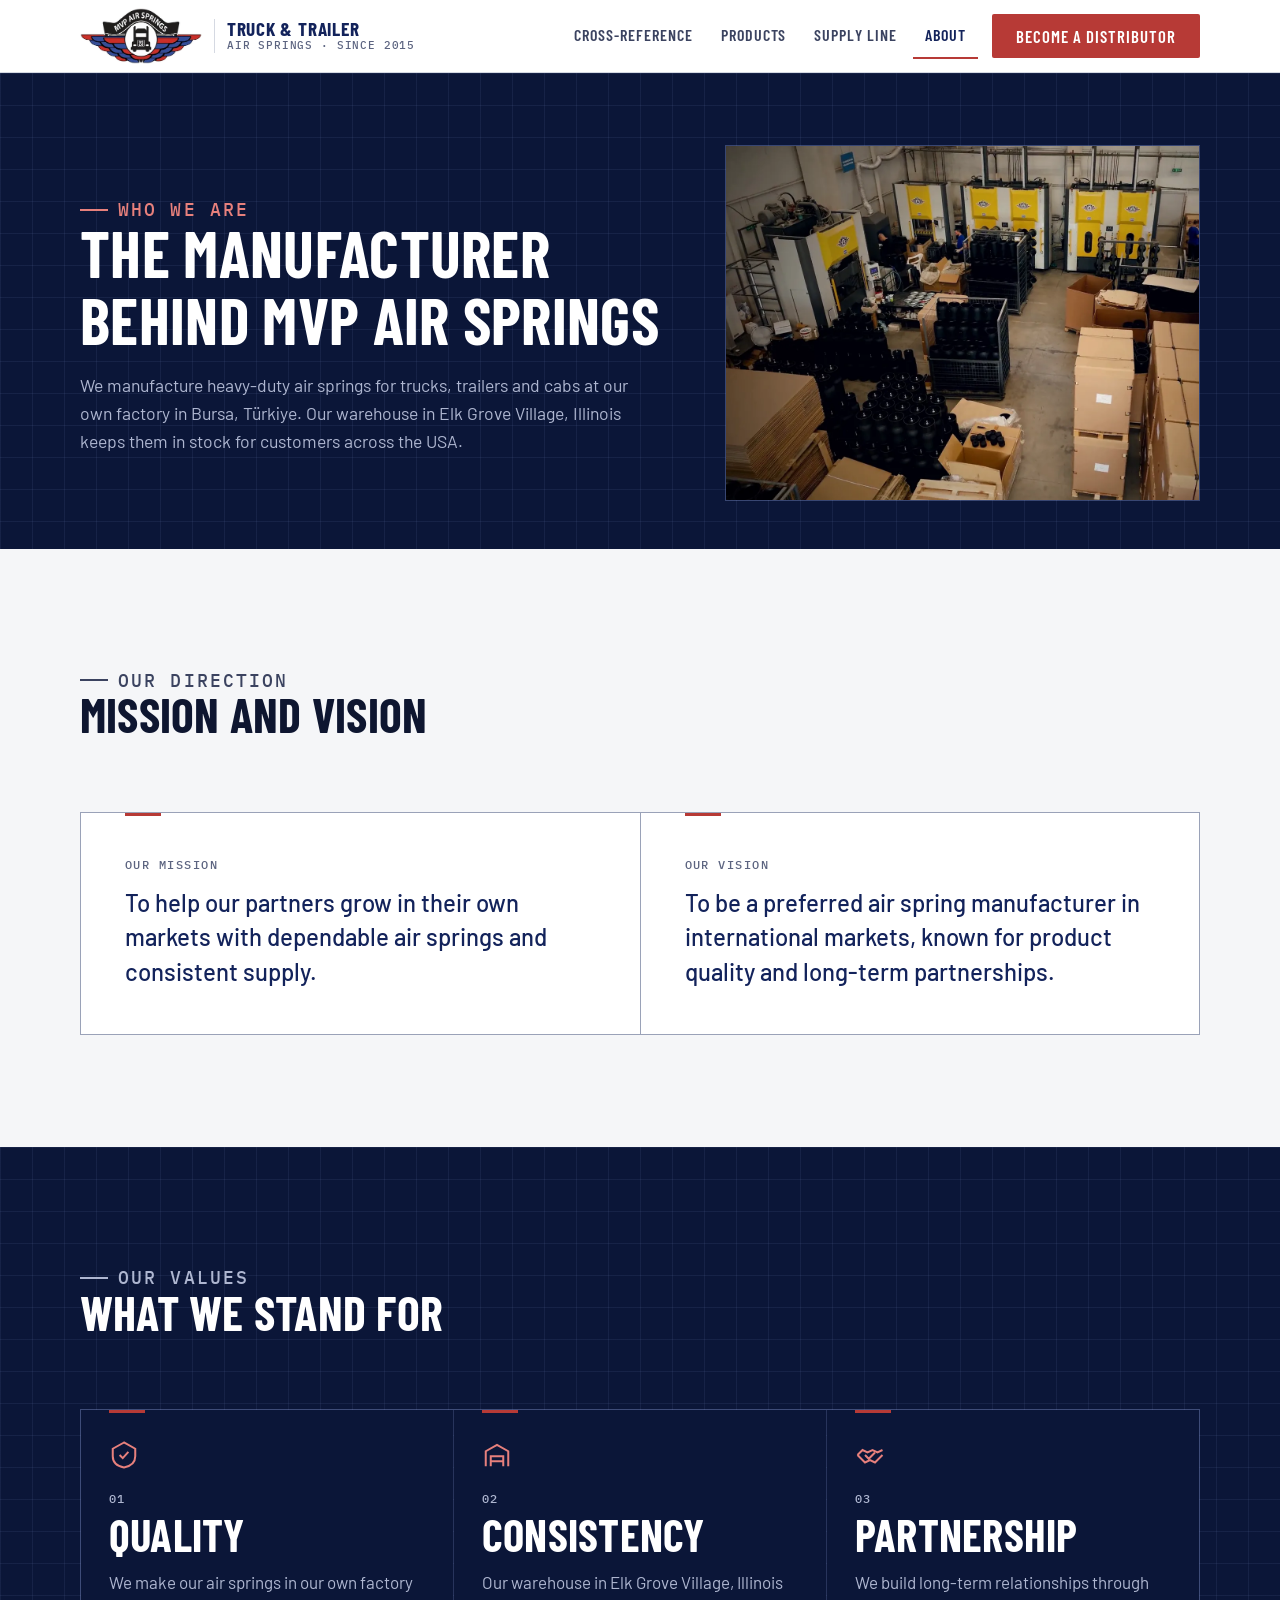
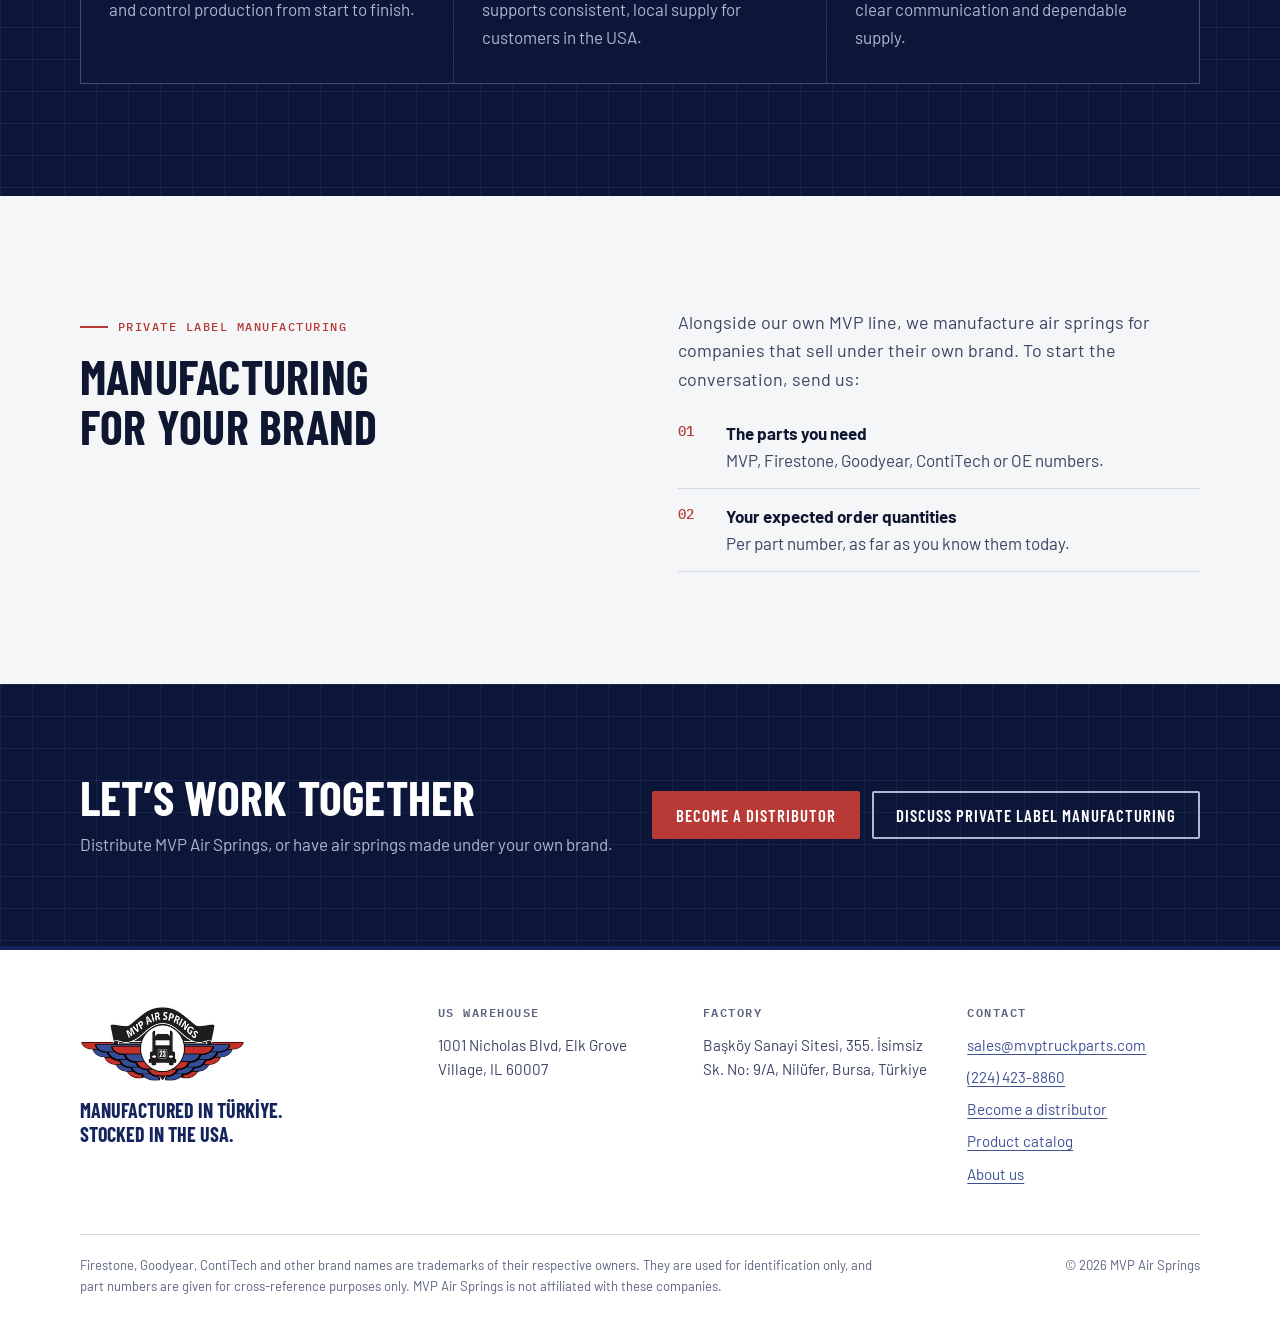
==== commit a1af2c57: "Version tags on CSS/JS links so updates show without a stale cache GitHub Pages lets browsers keep f" ====
--- a/about.html
+++ b/about.html
@@ -11,10 +11,10 @@
   <link rel="preconnect" href="https://fonts.googleapis.com">
   <link rel="preconnect" href="https://fonts.gstatic.com" crossorigin>
   <link rel="stylesheet" href="https://fonts.googleapis.com/css2?family=Barlow+Condensed:wght@600;700&family=Barlow:wght@400;500;600&family=IBM+Plex+Mono:wght@500;600&display=swap">
-  <link rel="stylesheet" href="css/site.css">
-  <script src="js/config.js" defer></script>
-  <script src="js/data.js" defer></script>
-  <script src="js/common.js" defer></script>
+  <link rel="stylesheet" href="css/site.css?v=20261024b">
+  <script src="js/config.js?v=20261024b" defer></script>
+  <script src="js/data.js?v=20261024b" defer></script>
+  <script src="js/common.js?v=20261024b" defer></script>
 </head>
 <body>
 <a class="skip-link" href="#main">Skip to content</a>
--- a/css/site.css
+++ b/css/site.css
@@ -105,6 +105,19 @@
 .nav a:not(.btn):hover { color: var(--navy); border-bottom-color: var(--rule-strong); }
 .nav a[aria-current="page"] { color: var(--navy); border-bottom-color: var(--red); }
 .nav .btn { margin-left: 10px; min-height: 44px; }
+/* Home page: the header sits on the hero video, transparent at the top and
+   deep navy once the page scrolls (js/common.js adds .scrolled). The sticker
+   logo has a white outline, so it reads on the video too. */
+:root { --header-h: 73px; }
+.site-header.over-video { background: transparent; border-bottom-color: transparent; transition: background-color .3s, box-shadow .3s; }
+.site-header.over-video.scrolled, .site-header.over-video:has(.nav.open) { background: rgba(11,22,56,.94); -webkit-backdrop-filter: blur(8px); backdrop-filter: blur(8px); box-shadow: 0 1px 0 rgba(255,255,255,.08); }
+.over-video .brand { color: #fff; }
+.over-video .brand-name { border-left-color: rgba(255,255,255,.25); }
+.over-video .brand-name small { color: var(--on-dark-2); }
+.over-video .nav a:not(.btn) { color: var(--on-dark); }
+.over-video .nav a:not(.btn):hover { color: #fff; border-bottom-color: rgba(255,255,255,.45); }
+.over-video .nav-toggle { background: transparent; border-color: rgba(255,255,255,.45); color: #fff; }
+.hero.under-header { margin-top: calc(-1 * var(--header-h)); padding-top: calc(clamp(28px, 3.5vw, 48px) + var(--header-h)); }
 .nav-toggle { display: none; margin-left: auto; width: 48px; height: 48px; border: 1px solid var(--rule); background: #fff; border-radius: var(--radius); cursor: pointer; color: var(--navy); }
 .nav-toggle svg { margin: auto; }
 
@@ -119,6 +132,8 @@
   .nav a:not(.btn) { padding: 16px 4px; border-bottom: 1px solid var(--rule); }
   .nav a[aria-current="page"] { border-bottom-color: var(--rule); box-shadow: inset 3px 0 0 var(--red); padding-left: 12px; }
   .nav .btn { margin: 16px 0 0; }
+  .over-video .nav { background: var(--navy-deep); border-bottom-color: rgba(255,255,255,.12); }
+  .over-video .nav a:not(.btn) { border-bottom-color: rgba(255,255,255,.12); }
 }
 
 /* ---------- Dark "blueprint" sections ---------- */
@@ -146,9 +161,13 @@
 .hero-video video { width: 100%; height: 100%; object-fit: cover; display: block; }
 .hero-video::after { content: ""; position: absolute; inset: 0;
   background-image: linear-gradient(var(--grid-dark) 1px, transparent 1px), linear-gradient(90deg, var(--grid-dark) 1px, transparent 1px),
+    linear-gradient(rgba(11,22,56,.55), rgba(11,22,56,0) 180px),
     linear-gradient(90deg, rgba(11,22,56,.88), rgba(11,22,56,.82) 50%, rgba(11,22,56,.6));
-  background-size: 32px 32px, 32px 32px, auto; }
+  background-size: 32px 32px, 32px 32px, auto, auto; }
 .hero .wrap { position: relative; z-index: 1; }
+/* The model sits low in its frame (the camera looks down on it), so the frame
+   rides up beside the headline instead of centring on the text column. */
+@media (min-width: 901px) { .hero .viewer3d { align-self: start; margin-top: -40px; } }
 .hero-video-toggle { position: absolute; right: 16px; bottom: 16px; z-index: 2; width: 44px; height: 44px; display: grid; place-items: center;
   border-radius: 50%; border: 1px solid rgba(255,255,255,.45); background: rgba(11,22,56,.6); color: #fff; cursor: pointer; }
 .hero-video-toggle:hover { background: rgba(11,22,56,.85); }
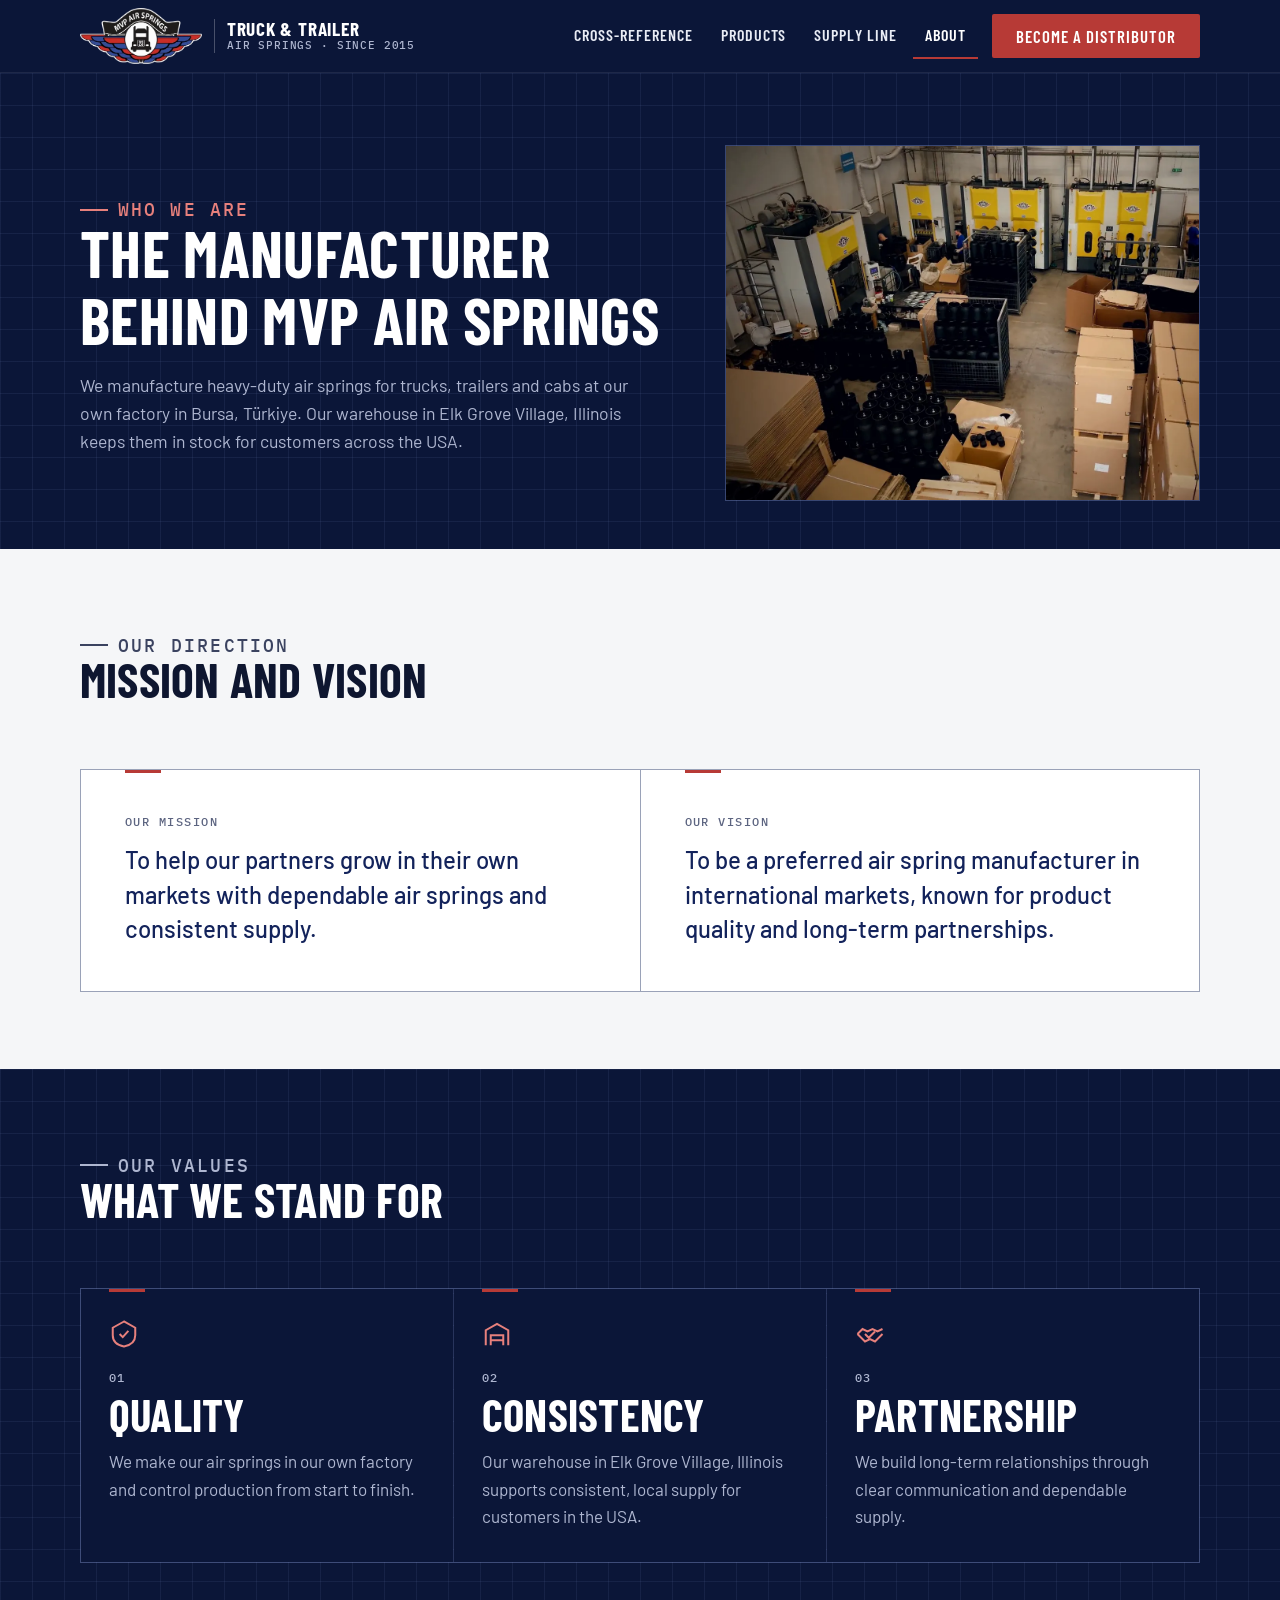
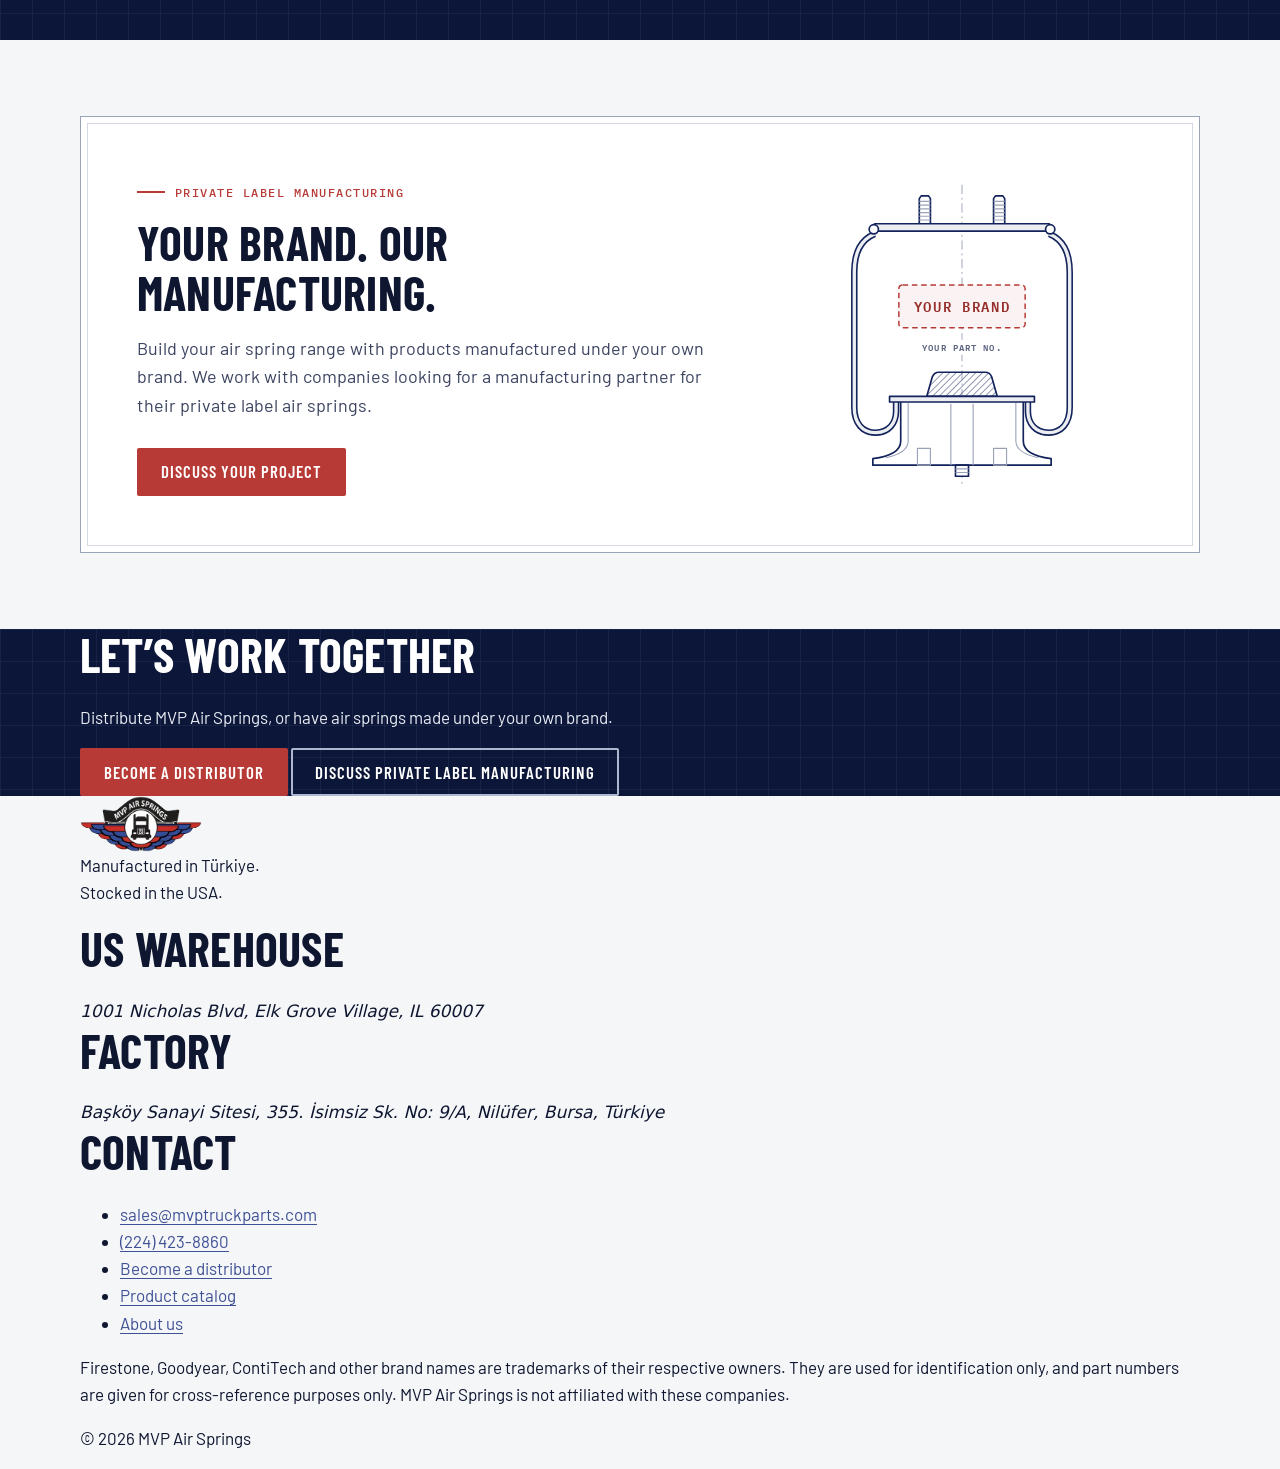
==== commit 73d1834e: "About page: same private label panel as the home page The About page's private label block (part num" ====
--- a/about.html
+++ b/about.html
@@ -11,10 +11,10 @@
   <link rel="preconnect" href="https://fonts.googleapis.com">
   <link rel="preconnect" href="https://fonts.gstatic.com" crossorigin>
   <link rel="stylesheet" href="https://fonts.googleapis.com/css2?family=Barlow+Condensed:wght@600;700&family=Barlow:wght@400;500;600&family=IBM+Plex+Mono:wght@500;600&display=swap">
-  <link rel="stylesheet" href="css/site.css?v=20261024b">
-  <script src="js/config.js?v=20261024b" defer></script>
-  <script src="js/data.js?v=20261024b" defer></script>
-  <script src="js/common.js?v=20261024b" defer></script>
+  <link rel="stylesheet" href="css/site.css?v=20261024c">
+  <script src="js/config.js?v=20261024c" defer></script>
+  <script src="js/data.js?v=20261024c" defer></script>
+  <script src="js/common.js?v=20261024c" defer></script>
 </head>
 <body>
 <a class="skip-link" href="#main">Skip to content</a>
@@ -102,19 +102,39 @@
     </div>
   </section>
 
-  <section class="section" aria-labelledby="pl-about-title">
+  <section class="section private-label" id="private-label" aria-labelledby="pl-title">
     <div class="wrap">
-      <div class="pl-about">
-        <div>
+      <div class="pl-panel">
+        <div class="pl-copy">
           <p class="eyebrow">Private label manufacturing</p>
-          <h2 id="pl-about-title">Manufacturing for your brand</h2>
+          <h2 id="pl-title">Your brand. Our manufacturing.</h2>
+          <p class="pl-text">Build your air spring range with products manufactured under your own brand. We work with companies looking for a manufacturing partner for their private label air springs.</p>
+          <a class="btn btn-red" href="#contact">Discuss your project</a>
         </div>
-        <div>
-          <p class="pl-about-text">Alongside our own MVP line, we manufacture air springs for companies that sell under their own brand. To start the conversation, send us:</p>
-          <ol class="num-list">
-            <li><strong>The parts you need</strong>MVP, Firestone, Goodyear, ContiTech or OE numbers.</li>
-            <li><strong>Your expected order quantities</strong>Per part number, as far as you know them today.</li>
-          </ol>
+        <div class="pl-art">
+          <svg viewBox="0 0 280 330" aria-hidden="true">
+            <defs>
+              <pattern id="pl-hatch" width="5" height="5" patternUnits="userSpaceOnUse" patternTransform="rotate(45)"><line x1="0" y1="0" x2="0" y2="5"/></pattern>
+            </defs>
+            <path class="cl" d="M140 4v322"/>
+            <path class="solid" d="M74 238v42c0 12-14 17-30 19v7h192v-7c-16-2-30-7-30-19v-42"/>
+            <path class="soft" d="M82 239v41c0 10-10 15-24 18M198 239v41c0 10 10 15 24 18M128 240v66M152 240v66M92 288h14v18H92zM174 288h14v18h-14z"/>
+            <path class="hatch" d="M102 232l6-21q2-5 7-5h50q5 0 7 5l6 21z"/>
+            <path class="wall" d="M46 57C31 63 24 77 24 98V244C24 261 33 271 47 271C61 271 69 261 69 248V236M234 57C249 63 256 77 256 98V244C256 261 247 271 233 271C219 271 211 261 211 248V236"/>
+            <path class="wall-in" d="M46 57C31 63 24 77 24 98V244C24 261 33 271 47 271C61 271 69 261 69 248V236M234 57C249 63 256 77 256 98V244C256 261 247 271 233 271C219 271 211 261 211 248V236"/>
+            <path class="plate" d="M62 232h156v6H62z"/>
+            <path class="solid" d="M133 306h14v12h-14z"/>
+            <path class="soft" d="M133 310h14M133 314h14"/>
+            <path class="solid" d="M94 46V19l2-3h8l2 3v27zM174 46V19l2-3h8l2 3v27z"/>
+            <path class="soft" d="M94 22h12M94 26h12M94 30h12M94 34h12M94 38h12M94 42h12M174 22h12M174 26h12M174 30h12M174 34h12M174 38h12M174 42h12"/>
+            <path class="plate" d="M46 46h188v8H46z"/>
+            <circle class="bead" cx="45" cy="52" r="5"/>
+            <circle class="bead" cx="235" cy="52" r="5"/>
+            <rect class="brand-area" x="72" y="112" width="136" height="46" rx="4"/>
+            <text x="140" y="141" text-anchor="middle">YOUR BRAND</text>
+            <rect class="mask" x="86" y="171" width="108" height="16"/>
+            <text class="pn" x="140" y="183" text-anchor="middle">YOUR PART NO.</text>
+          </svg>
         </div>
       </div>
     </div>
--- a/css/site.css
+++ b/css/site.css
@@ -87,38 +87,34 @@
 .on-dark .btn-line { border-color: var(--on-dark-2); color: #fff; }
 .on-dark .btn-line:hover { background: #fff; color: var(--navy); border-color: #fff; }
 
-/* ---------- Header ---------- */
-.site-header { position: sticky; top: 0; z-index: 50; background: var(--white); border-bottom: 1px solid var(--rule); }
+/* ---------- Header ----------
+   Deep navy with white text on every page. The sticker logo has a white
+   outline, so it reads on the dark bar. On the home page the bar starts
+   transparent over the hero video and turns navy once the page scrolls
+   (js/common.js adds .scrolled). */
+:root { --header-h: 73px; }
+.site-header { position: sticky; top: 0; z-index: 50; background: var(--navy-deep); border-bottom: 1px solid rgba(255,255,255,.08); }
 .site-header .wrap { display: flex; align-items: center; gap: 24px; min-height: 72px; }
 .brand { display: flex; align-items: center; gap: 12px; text-decoration: none; color: var(--navy); flex: none; }
+.site-header .brand { color: #fff; }
 .brand img { height: 56px; width: auto; }
-.brand-name { font: 700 1.2rem/1 var(--font-display); text-transform: uppercase; letter-spacing: .04em; border-left: 1px solid var(--rule); padding-left: 12px; }
-.brand-name small { display: block; font: 500 .66rem/1.4 var(--font-mono); color: var(--ink-3); letter-spacing: .08em; }
+.brand-name { font: 700 1.2rem/1 var(--font-display); text-transform: uppercase; letter-spacing: .04em; border-left: 1px solid rgba(255,255,255,.25); padding-left: 12px; }
+.brand-name small { display: block; font: 500 .66rem/1.4 var(--font-mono); color: var(--on-dark-2); letter-spacing: .08em; }
 .nav { margin-left: auto; display: flex; align-items: center; gap: 4px; }
 .nav a { white-space: nowrap; }
 /* the brand line gives way to the menu before the menu has to wrap */
 @media (max-width: 1180px) { .brand-name { display: none; } }
 .nav a:not(.btn) {
   font: 600 1rem/1 var(--font-display); text-transform: uppercase; letter-spacing: .06em;
-  color: var(--ink-2); text-decoration: none; padding: 14px 12px; border-bottom: 2px solid transparent;
-}
-.nav a:not(.btn):hover { color: var(--navy); border-bottom-color: var(--rule-strong); }
-.nav a[aria-current="page"] { color: var(--navy); border-bottom-color: var(--red); }
+  color: var(--on-dark); text-decoration: none; padding: 14px 12px; border-bottom: 2px solid transparent;
+}
+.nav a:not(.btn):hover { color: #fff; border-bottom-color: rgba(255,255,255,.45); }
+.nav a[aria-current="page"] { color: #fff; border-bottom-color: var(--red); }
 .nav .btn { margin-left: 10px; min-height: 44px; }
-/* Home page: the header sits on the hero video, transparent at the top and
-   deep navy once the page scrolls (js/common.js adds .scrolled). The sticker
-   logo has a white outline, so it reads on the video too. */
-:root { --header-h: 73px; }
 .site-header.over-video { background: transparent; border-bottom-color: transparent; transition: background-color .3s, box-shadow .3s; }
 .site-header.over-video.scrolled, .site-header.over-video:has(.nav.open) { background: rgba(11,22,56,.94); -webkit-backdrop-filter: blur(8px); backdrop-filter: blur(8px); box-shadow: 0 1px 0 rgba(255,255,255,.08); }
-.over-video .brand { color: #fff; }
-.over-video .brand-name { border-left-color: rgba(255,255,255,.25); }
-.over-video .brand-name small { color: var(--on-dark-2); }
-.over-video .nav a:not(.btn) { color: var(--on-dark); }
-.over-video .nav a:not(.btn):hover { color: #fff; border-bottom-color: rgba(255,255,255,.45); }
-.over-video .nav-toggle { background: transparent; border-color: rgba(255,255,255,.45); color: #fff; }
 .hero.under-header { margin-top: calc(-1 * var(--header-h)); padding-top: calc(clamp(28px, 3.5vw, 48px) + var(--header-h)); }
-.nav-toggle { display: none; margin-left: auto; width: 48px; height: 48px; border: 1px solid var(--rule); background: #fff; border-radius: var(--radius); cursor: pointer; color: var(--navy); }
+.nav-toggle { display: none; margin-left: auto; width: 48px; height: 48px; border: 1px solid rgba(255,255,255,.45); background: transparent; border-radius: var(--radius); cursor: pointer; color: #fff; }
 .nav-toggle svg { margin: auto; }
 
 @media (max-width: 900px) {
@@ -126,14 +122,12 @@
   .nav-toggle { display: grid; }
   .nav {
     position: absolute; left: 0; right: 0; top: 100%; flex-direction: column; align-items: stretch; gap: 0;
-    background: #fff; border-bottom: 1px solid var(--rule); padding: 8px var(--gutter) 20px; display: none;
+    background: var(--navy-deep); border-bottom: 1px solid rgba(255,255,255,.12); padding: 8px var(--gutter) 20px; display: none;
   }
   .nav.open { display: flex; }
-  .nav a:not(.btn) { padding: 16px 4px; border-bottom: 1px solid var(--rule); }
-  .nav a[aria-current="page"] { border-bottom-color: var(--rule); box-shadow: inset 3px 0 0 var(--red); padding-left: 12px; }
+  .nav a:not(.btn) { padding: 16px 4px; border-bottom: 1px solid rgba(255,255,255,.12); }
+  .nav a[aria-current="page"] { border-bottom-color: rgba(255,255,255,.12); box-shadow: inset 3px 0 0 var(--red); padding-left: 12px; }
   .nav .btn { margin: 16px 0 0; }
-  .over-video .nav { background: var(--navy-deep); border-bottom-color: rgba(255,255,255,.12); }
-  .over-video .nav a:not(.btn) { border-bottom-color: rgba(255,255,255,.12); }
 }
 
 /* ---------- Dark "blueprint" sections ---------- */
@@ -184,7 +178,8 @@
   background: radial-gradient(closest-side, rgba(143,160,216,.28), rgba(143,160,216,.08) 60%, transparent 100%); }
 .v3d-stage canvas { position: absolute; inset: 0; width: 100%; height: 100%; opacity: 0; transition: opacity .6s; cursor: grab; touch-action: pan-y; }
 .v3d-stage canvas:active { cursor: grabbing; }
-.v3d-fallback { position: absolute; inset: 12%; width: 76%; height: auto; border-radius: 50%; transition: opacity .6s; }
+/* Still of the model's opening view, shown until WebGL is ready, so the swap is invisible. */
+.v3d-fallback { position: absolute; inset: 0; width: 100%; height: 100%; object-fit: contain; transition: opacity .6s; }
 .viewer3d.ready canvas { opacity: 1; }
 .viewer3d.ready .v3d-fallback { opacity: 0; }
 .viewer3d figcaption { display: flex; flex-wrap: wrap; align-items: center; justify-content: space-between; gap: 10px 16px; margin-top: 8px;
@@ -254,9 +249,10 @@
 }
 
 /* ---------- Sections ---------- */
-.section { padding: clamp(64px, 9vw, 112px) 0; }
-.section-head { display: grid; grid-template-columns: minmax(0, 1fr) minmax(0, 1fr); gap: 32px; align-items: end; margin-bottom: 48px; }
-.section-head p { color: var(--ink-2); font-size: 1.1rem; margin: 0; }
+.section { padding: clamp(48px, 6vw, 80px) 0; }
+/* Heading and intro side by side, the intro centred on the heading. */
+.section-head { display: grid; grid-template-columns: minmax(0, 1fr) minmax(0, 1fr); gap: 32px; align-items: center; margin-bottom: 40px; }
+.section-head p { color: var(--ink-2); font-size: 1.15rem; max-width: 34em; margin: 0; }
 .on-dark .section-head p { color: var(--on-dark-2); }
 @media (max-width: 800px) { .section-head { grid-template-columns: 1fr; gap: 8px; } }
 
@@ -291,26 +287,17 @@
   .pl-art svg { max-width: 190px; }
 }
 
-/* What goes into an MVP air spring: cutaway with round close-ups on a transparent image,
-   straight on the page; rings, leaders and numbers are drawn over it so they stay sharp. */
+/* Engineered for heavy-duty performance: Onur's cutaway (numbers and leaders are
+   in the image, background cut away) beside the matching numbered list. */
 .marking { padding-top: 0; }
 .mk-grid { display: grid; grid-template-columns: minmax(0, 1fr) minmax(0, 1fr); align-items: center; gap: clamp(28px, 5vw, 72px); }
 .mk-figure { margin: 0; }
-.mk-photo { position: relative; }
-.mk-photo img { width: 100%; height: auto; display: block; }
-.mk-leaders { position: absolute; inset: 0; width: 100%; height: 100%; overflow: visible; }
-.mk-leaders * { fill: none; vector-effect: non-scaling-stroke; }
-.mk-leaders .mk-roundel { stroke: var(--navy); stroke-width: 2.5; }
-.mk-leaders .mk-zoom { stroke: var(--red); stroke-width: 2.5; }
-.mk-leaders .mk-line { stroke: var(--red); stroke-width: 1.5; }
-.mk-leaders .mk-end { fill: var(--red); stroke: #fff; stroke-width: 1.5; }
-.mk-dot { position: absolute; left: var(--x); top: var(--y); transform: translate(-50%, -50%); width: 28px; height: 28px;
-  display: grid; place-items: center; border-radius: 50%; background: var(--red); color: #fff; border: 2px solid #fff;
-  box-shadow: 0 1px 3px rgba(11,22,56,.3); font: 700 .95rem/1 var(--font-display); }
+.mk-figure img { width: 100%; height: auto; display: block; }
+.mk-copy h2 { margin-bottom: 14px; }
+.nowrap { white-space: nowrap; }
 .mk-text { color: var(--ink-2); font-size: 1.12rem; max-width: 34em; margin: 0 0 12px; }
 .mk-copy .num-list { margin-bottom: 28px; }
 @media (max-width: 800px) { .mk-grid { grid-template-columns: 1fr; } }
-@media (max-width: 560px) { .mk-dot { width: 24px; height: 24px; font-size: .85rem; } }
 
 /* Route map: Bursa → USA, Canada, Mexico → Elk Grove Village → across the USA.
    Stages are cumulative classes s1…s4 set by js/route-map.js. */
@@ -376,7 +363,7 @@
 /* Product lines: one tractor-trailer with the cab, truck and trailer air springs
    called out. The drawing draws itself in once; js/lines-drive.js then rolls it
    over potholes, and the pick cards below highlight a product line on the rig. */
-.lines { padding-bottom: 0; }
+.lines { padding-top: clamp(40px, 5vw, 64px); padding-bottom: 0; }
 .rig { background: #fff; border: 1px solid var(--rule-strong); position: relative; }
 .rig::before { content: ""; position: absolute; inset: 6px; border: 1px solid var(--rule); pointer-events: none; z-index: 1; }
 .rig-stage { overflow-x: auto; overscroll-behavior-x: contain; scrollbar-width: thin; padding: 18px 16px 10px;
@@ -426,9 +413,9 @@
 @media (prefers-reduced-motion: no-preference) {
   .rig.armed .draw *, .rig.armed .road { stroke-dasharray: 1; stroke-dashoffset: 1; }
   .rig.armed .spring, .rig.armed .callout { opacity: 0; }
-  .rig.in .draw *, .rig.in .road { transition: stroke-dashoffset 1.8s cubic-bezier(.45,0,.25,1); stroke-dashoffset: 0; }
-  .rig.in .spring { opacity: 1; transition: opacity .4s 1.6s; }
-  .rig.in .callout { opacity: 1; transition: opacity .5s 1.9s; }
+  .rig.in .draw *, .rig.in .road { transition: stroke-dashoffset 1.2s cubic-bezier(.45,0,.25,1); stroke-dashoffset: 0; }
+  .rig.in .spring { opacity: 1; transition: opacity .4s 1s; }
+  .rig.in .callout { opacity: 1; transition: opacity .5s 1.2s; }
 }
 
 /* Why MVP Air Springs: six manufacturer facts as big figures */
@@ -528,11 +515,7 @@
 .mv-text { font-size: clamp(1.25rem, 2vw, 1.5rem); line-height: 1.45; font-weight: 500; color: var(--navy); margin: 0; }
 @media (max-width: 700px) { .mv { grid-template-columns: 1fr; } }
 .values .pillar-value { font-size: clamp(2.1rem, 3.6vw, 2.8rem); }
-.pl-about { display: grid; grid-template-columns: minmax(0, 1fr) minmax(0, 1fr); gap: 24px clamp(32px, 6vw, 80px); align-items: start; }
-.pl-about-text { color: var(--ink-2); font-size: 1.12rem; margin: 0 0 12px; }
-.pl-about .num-list { margin: 0; }
-@media (max-width: 800px) { .pl-about { grid-template-columns: 1fr; } }
-.filters { display: flex; flex-wrap: wrap; gap: 8px; margin: 0 0 24px; }
+@media (max-width: 800px) { .filters { display: flex; flex-wrap: wrap; gap: 8px; margin: 0 0 24px; }
 .chip {
   min-height: 44px; padding: 0 16px; border: 1px solid var(--rule-strong); background: #fff; border-radius: var(--radius);
   font: 600 .95rem/1 var(--font-display); text-transform: uppercase; letter-spacing: .06em; color: var(--ink-2); cursor: pointer;
@@ -622,7 +605,7 @@
 .success h2 { color: var(--navy); }
 
 /* ---------- CTA band ---------- */
-.cta-band { padding: clamp(56px, 8vw, 88px) 0; }
+.cta-band { padding: clamp(44px, 6vw, 64px) 0; }
 .cta-band .wrap { display: flex; flex-wrap: wrap; align-items: center; justify-content: space-between; gap: 28px; }
 .cta-band h2 { margin: 0 0 8px; }
 .cta-band p { margin: 0; color: var(--on-dark-2); max-width: 36em; }
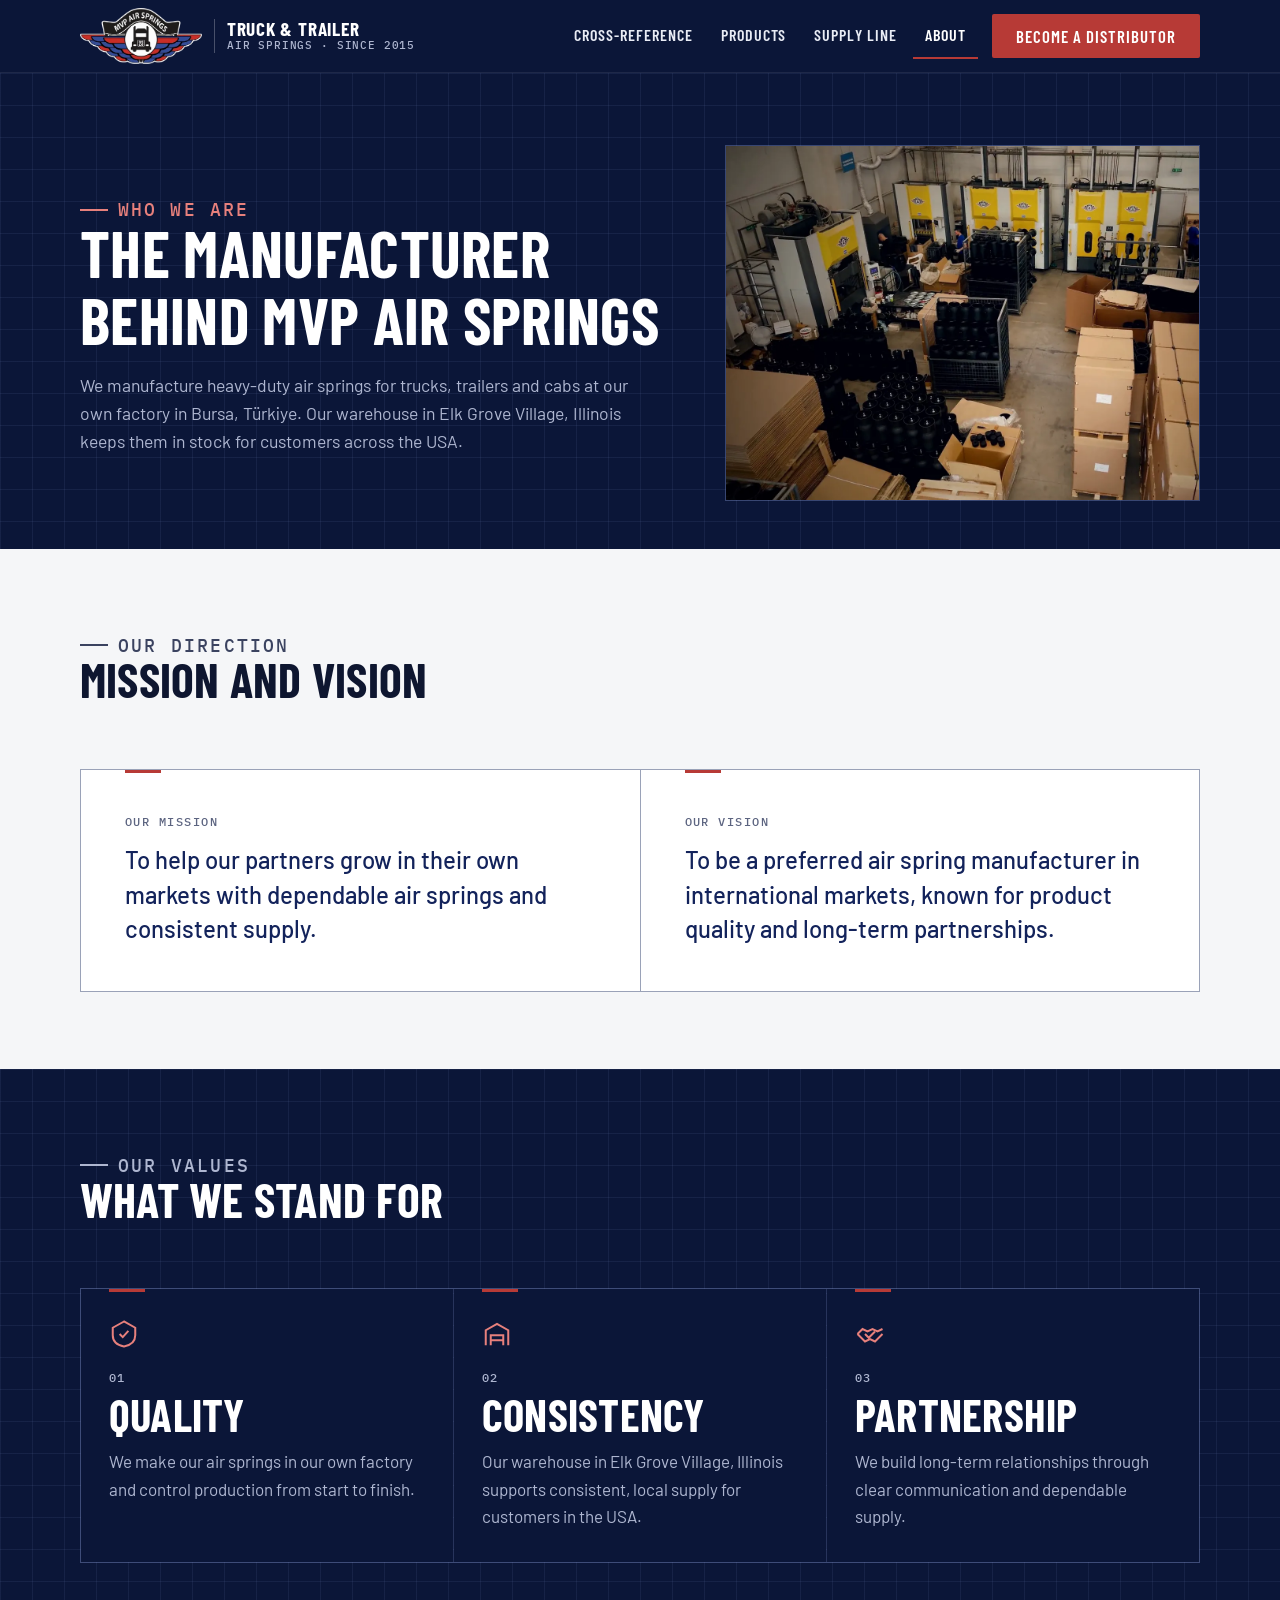
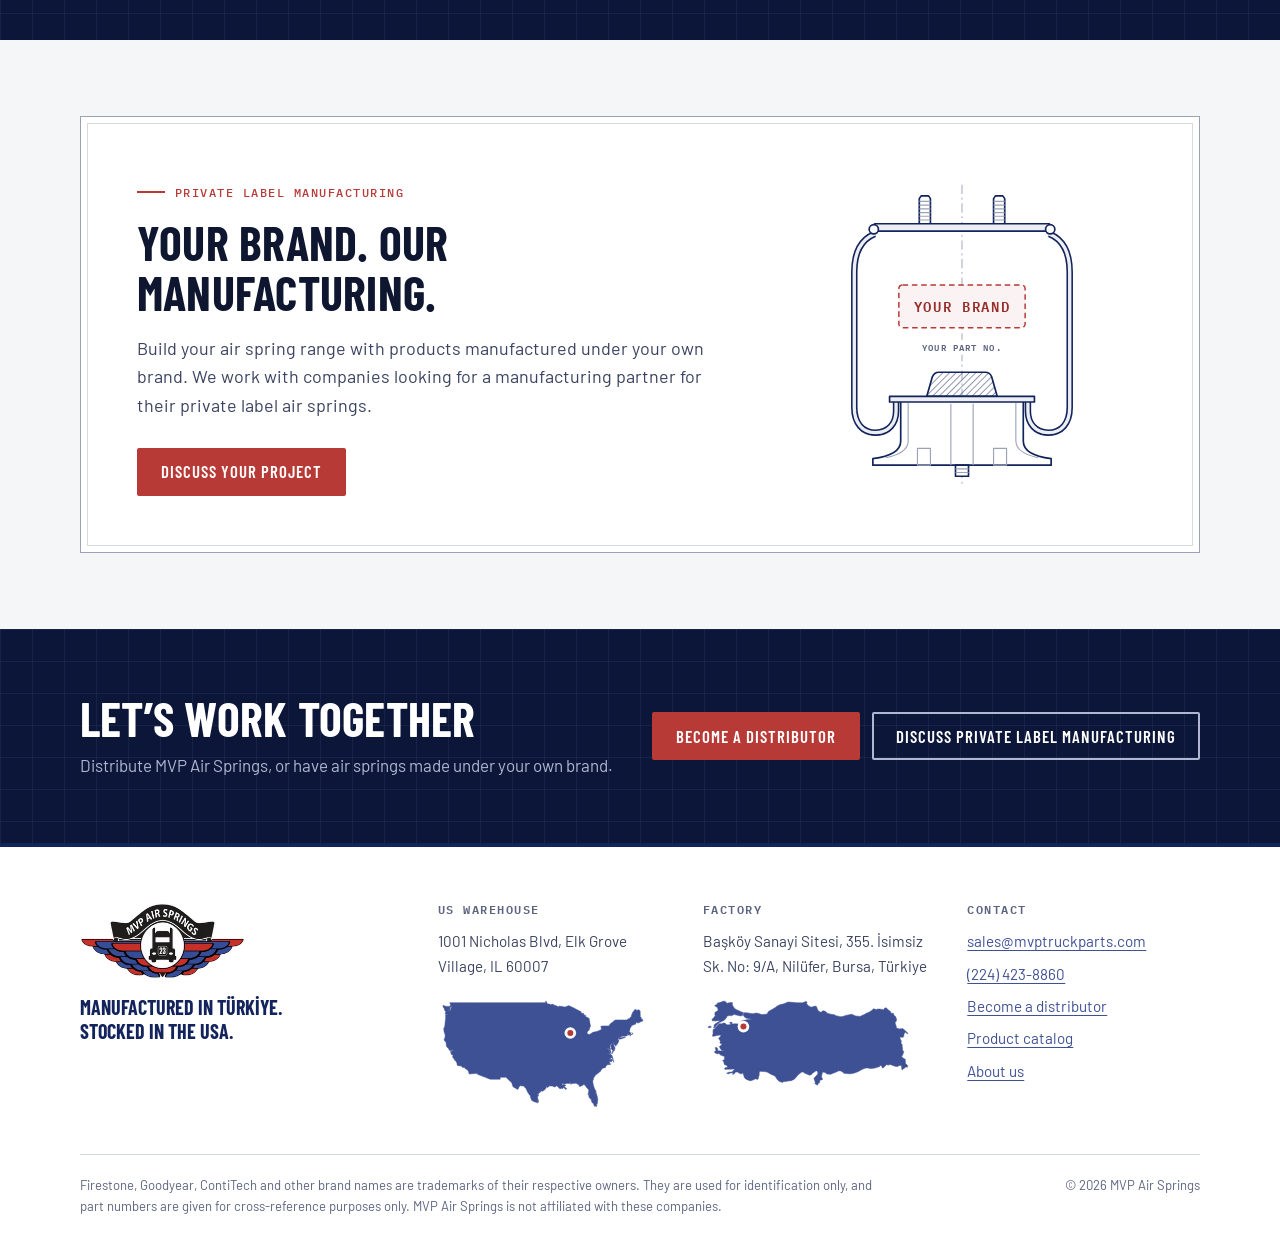
==== commit 00cd3b4a: "Footer maps; fix desktop styles lost after the About page change - Footer: small outline maps in the" ====
--- a/about.html
+++ b/about.html
@@ -11,10 +11,10 @@
   <link rel="preconnect" href="https://fonts.googleapis.com">
   <link rel="preconnect" href="https://fonts.gstatic.com" crossorigin>
   <link rel="stylesheet" href="https://fonts.googleapis.com/css2?family=Barlow+Condensed:wght@600;700&family=Barlow:wght@400;500;600&family=IBM+Plex+Mono:wght@500;600&display=swap">
-  <link rel="stylesheet" href="css/site.css?v=20261024c">
-  <script src="js/config.js?v=20261024c" defer></script>
-  <script src="js/data.js?v=20261024c" defer></script>
-  <script src="js/common.js?v=20261024c" defer></script>
+  <link rel="stylesheet" href="css/site.css?v=20261024m">
+  <script src="js/config.js?v=20261024m" defer></script>
+  <script src="js/data.js?v=20261024m" defer></script>
+  <script src="js/common.js?v=20261024m" defer></script>
 </head>
 <body>
 <a class="skip-link" href="#main">Skip to content</a>
@@ -164,10 +164,12 @@
       <div>
         <h2>US warehouse</h2>
         <address data-config="warehouseAddress"></address>
+        <svg class="footer-map" viewBox="-6 -6 252 141" role="img" aria-label="Map of the United States marking Elk Grove Village, Illinois"><path class="land" d="M207.9 22.7L209.1 22.7L210.8 22.7L212.5 22.7L214.2 22.7L216.0 22.7L217.7 22.7L219.4 22.7L221.2 22.7L221.6 21.7L222.5 21.4L223.3 21.0L223.9 21.3L224.1 20.6L224.6 19.9L225.0 19.4L225.7 18.9L226.1 18.2L226.2 17.2L226.4 16.2L227.2 15.2L227.4 13.9L228.0 13.2L228.6 12.4L229.7 11.1L230.1 10.5L230.6 9.9L231.4 10.1L231.6 11.1L233.0 11.0L233.8 10.8L234.5 10.5L235.4 10.9L236.1 11.5L236.6 11.9L236.6 13.5L236.6 14.9L236.7 16.5L236.7 17.8L236.6 18.7L237.0 19.3L237.7 19.6L238.0 20.4L238.0 21.3L238.4 21.8L239.4 21.9L239.6 22.8L239.9 23.4L239.2 24.4L238.0 24.5L237.5 25.0L236.5 25.0L236.2 25.6L235.6 26.0L235.2 25.3L234.2 25.6L233.6 26.0L232.8 26.2L232.6 25.3L231.8 25.7L231.4 27.1L231.1 27.8L230.2 28.0L229.6 28.4L228.9 28.0L228.6 28.7L227.8 29.0L226.7 29.2L226.0 30.7L225.3 31.3L224.8 32.5L224.2 33.5L224.1 34.3L224.6 34.9L224.0 35.5L223.6 36.1L223.1 36.6L224.1 37.0L224.9 38.2L225.3 39.4L226.2 39.8L227.5 39.3L227.1 38.5L226.5 38.0L227.6 38.6L227.7 39.4L227.2 40.0L225.8 40.3L224.7 40.8L224.7 39.9L223.4 40.7L222.6 41.0L222.5 40.2L221.9 39.6L221.5 40.3L221.5 41.2L220.1 41.9L218.8 41.9L218.1 42.1L217.2 42.1L215.6 42.2L214.9 42.4L212.6 43.5L211.8 44.2L211.1 44.7L211.4 43.3L211.2 42.4L211.2 43.6L210.7 44.8L210.2 45.3L209.7 46.0L210.6 46.5L211.0 47.1L210.8 47.9L210.6 49.2L210.1 50.2L209.8 50.8L209.1 51.1L209.1 52.0L208.4 52.3L207.5 54.0L206.9 54.2L207.1 53.2L206.5 52.9L205.7 52.5L204.5 51.4L204.7 50.3L205.2 49.7L206.0 49.5L206.4 48.9L205.3 49.5L204.8 49.9L204.2 50.6L204.3 51.5L205.0 52.5L205.1 53.5L205.4 54.2L205.9 54.9L206.3 55.4L205.9 56.1L206.5 56.6L206.1 57.2L205.7 57.9L205.2 58.9L204.2 61.1L203.8 61.7L203.3 62.2L202.8 63.6L202.6 62.3L203.0 61.2L203.4 60.5L203.9 59.4L203.2 59.0L202.8 58.3L203.0 57.5L202.3 57.7L201.6 57.3L201.3 56.6L201.7 56.0L202.5 56.1L201.8 55.5L201.3 54.9L201.7 54.4L201.2 53.9L202.0 53.6L201.5 53.0L201.9 52.3L202.6 52.1L203.1 51.3L202.3 51.1L201.9 51.9L201.4 52.3L200.8 52.8L200.6 53.8L200.4 54.8L200.4 56.4L200.8 57.0L199.8 56.4L200.8 57.8L201.1 58.5L200.1 58.0L199.3 57.8L198.9 57.2L198.0 56.9L197.4 56.6L197.8 55.8L198.3 55.1L197.7 55.7L197.2 56.4L197.2 57.4L198.2 57.3L198.8 58.2L199.8 58.5L200.6 59.1L201.4 59.7L201.3 60.6L200.5 60.8L199.2 59.5L198.6 58.7L198.1 58.3L198.7 59.0L199.6 60.2L200.2 60.9L201.3 61.4L201.5 62.2L200.8 62.7L199.4 61.8L200.0 62.7L200.9 63.3L201.3 63.8L200.9 64.4L200.0 63.7L198.3 62.7L197.3 62.7L198.4 63.0L199.3 63.4L199.9 64.2L200.4 64.6L201.5 64.6L202.5 64.9L202.8 65.6L203.5 68.4L204.4 70.2L203.7 69.1L203.3 68.2L203.0 66.7L202.6 67.4L203.1 68.2L203.3 69.0L202.7 68.5L201.9 68.2L201.4 68.6L200.8 69.3L199.7 69.2L199.5 68.4L199.5 69.4L200.0 69.9L201.0 69.8L202.2 69.8L202.2 70.7L202.6 70.1L203.3 69.8L203.6 70.8L202.7 72.2L202.1 72.8L200.9 72.7L200.3 72.2L199.4 72.6L198.2 72.1L200.1 73.1L200.0 74.0L199.3 74.9L198.1 74.0L198.5 74.7L199.4 75.1L200.6 74.9L200.4 76.0L199.6 76.1L198.8 76.4L197.8 76.3L197.3 76.8L196.8 76.4L196.2 77.7L195.7 78.2L194.8 79.2L194.5 80.3L194.4 79.1L194.3 80.1L192.5 80.4L191.8 80.7L190.7 81.5L189.5 83.1L189.2 84.0L189.1 83.1L189.1 84.3L188.3 85.0L187.6 85.2L187.0 86.1L186.2 86.2L185.8 87.2L184.9 87.4L184.4 87.8L183.5 87.7L183.9 88.2L183.5 88.9L182.6 88.1L182.7 88.9L182.6 89.8L182.1 90.7L181.4 91.0L181.1 91.8L180.7 92.6L180.5 93.7L180.2 94.7L179.8 95.6L179.6 96.3L179.8 97.5L180.1 99.4L180.7 101.9L181.3 103.7L182.2 105.8L183.5 108.4L183.5 109.4L183.5 110.3L184.0 111.8L183.4 110.3L183.4 108.5L183.1 109.3L182.9 108.6L182.7 107.7L182.8 109.3L183.2 110.3L185.0 115.4L185.4 116.0L185.7 117.5L185.7 118.7L185.4 121.0L185.4 122.5L184.6 123.7L184.5 124.6L183.9 125.7L182.8 126.1L181.7 126.2L181.0 125.7L182.0 125.5L181.3 125.0L180.8 123.8L180.3 123.1L179.4 122.2L178.8 121.8L178.4 120.9L178.1 119.4L178.0 118.6L177.3 118.0L177.3 117.0L176.6 117.2L176.1 116.8L175.7 116.1L175.0 114.4L174.6 113.9L175.4 112.9L175.9 112.1L175.2 111.5L175.0 112.4L174.5 112.8L174.1 112.1L174.5 110.0L174.8 108.7L174.9 107.2L174.4 105.8L172.2 103.7L170.5 101.2L169.1 100.3L168.0 100.5L167.8 101.2L167.0 101.4L165.9 102.0L165.0 102.3L163.8 102.5L163.4 101.7L163.0 101.0L162.3 100.2L162.6 99.3L162.0 99.8L160.2 99.1L159.1 98.8L159.9 98.6L159.1 98.3L158.4 98.6L156.9 98.9L156.0 99.1L156.8 98.6L156.3 98.0L155.7 98.8L154.8 99.3L152.6 99.6L153.5 99.3L153.1 98.7L152.8 97.6L152.1 98.7L151.2 98.9L149.8 99.0L149.0 98.7L148.2 98.9L147.4 99.1L146.6 99.7L146.0 100.0L144.5 99.4L143.8 98.9L142.9 99.4L142.6 100.1L143.1 100.5L144.3 100.5L145.1 100.2L145.4 101.2L146.1 100.8L146.8 100.6L147.0 101.7L146.3 102.0L145.7 102.5L146.1 103.5L147.5 104.3L148.0 104.8L148.4 105.3L147.9 105.8L147.1 106.1L146.6 105.0L146.1 104.7L145.2 104.3L144.8 103.7L143.7 103.3L144.1 103.8L144.0 104.8L143.4 105.5L143.1 104.7L142.2 104.5L141.5 105.3L140.1 105.0L139.0 104.5L139.1 103.7L138.0 103.2L137.4 102.2L136.4 101.7L135.7 102.1L134.9 103.1L133.2 102.9L132.0 102.3L131.1 102.0L129.0 102.0L128.2 101.8L128.6 101.3L127.9 101.8L127.3 102.6L125.3 103.5L124.5 104.0L125.5 103.2L124.6 103.3L124.6 102.1L124.0 102.5L123.6 103.3L124.0 104.1L123.5 104.7L122.9 105.2L122.4 106.2L120.8 107.4L120.0 107.9L119.3 108.2L118.6 108.6L119.3 108.0L118.2 107.8L117.5 108.2L117.0 107.7L117.2 108.7L116.6 109.5L116.0 110.1L115.1 110.4L114.6 110.9L114.5 111.9L113.5 112.0L114.0 113.0L113.6 114.3L113.2 114.8L112.4 114.4L113.2 115.2L113.1 116.2L113.2 117.7L113.4 119.1L114.3 121.3L114.0 122.0L113.4 122.2L112.8 121.7L111.9 121.4L110.7 121.3L109.9 121.1L109.0 120.5L108.2 120.2L107.4 119.7L106.4 119.3L105.9 117.7L105.6 117.1L105.1 116.3L105.0 115.2L104.9 114.4L104.4 113.1L103.8 112.7L103.2 111.9L102.7 111.0L102.3 110.4L101.5 109.5L101.3 108.7L100.5 107.0L100.1 106.2L99.6 105.1L98.9 104.4L98.4 103.7L97.3 102.7L96.8 102.0L95.5 102.0L94.5 101.9L93.3 101.5L92.4 102.0L91.4 102.7L91.0 103.7L90.8 104.7L90.2 105.4L89.6 106.1L88.5 105.7L87.5 105.0L86.7 104.5L85.6 104.0L85.2 103.5L84.4 103.1L84.0 102.5L83.5 101.6L83.3 100.9L82.6 98.5L82.3 97.8L81.5 97.1L80.8 96.6L79.8 95.7L78.6 94.4L77.7 93.6L76.7 92.8L76.3 92.1L75.9 91.6L75.0 91.6L74.1 91.6L73.2 91.6L72.3 91.6L71.3 91.6L70.4 91.6L69.5 91.6L68.6 91.6L68.6 92.7L68.6 93.9L67.1 93.9L65.6 93.9L64.2 93.9L62.7 93.9L61.2 93.9L59.8 93.9L58.3 93.9L56.8 93.9L54.9 93.2L52.9 92.4L50.9 91.6L48.9 90.9L47.0 90.1L45.0 89.3L43.0 88.6L41.1 87.8L41.5 86.7L39.9 86.9L38.7 87.0L37.5 87.1L36.3 87.2L35.1 87.3L33.9 87.4L32.7 87.5L31.5 87.7L31.3 86.8L30.9 86.2L30.7 84.7L30.1 83.7L28.8 82.4L28.1 82.0L27.6 81.5L26.8 81.3L26.3 80.8L25.8 79.9L24.4 79.9L23.1 79.4L22.6 78.7L22.0 78.3L21.2 77.8L20.2 77.9L19.4 77.6L17.9 77.6L17.3 77.2L17.0 76.5L16.8 75.1L16.8 74.2L16.0 73.7L15.8 72.6L14.9 71.6L14.2 71.3L13.6 70.3L12.7 68.8L11.8 67.9L11.6 66.6L12.1 65.8L11.8 64.7L10.6 64.4L9.6 63.3L9.6 62.5L9.2 61.6L9.1 60.4L9.7 61.0L10.3 61.5L11.0 61.9L10.6 61.1L10.0 60.3L9.7 59.6L10.4 59.0L12.4 59.0L13.2 58.9L12.3 58.8L11.3 58.6L10.6 58.9L9.9 58.5L9.2 59.4L8.4 59.7L7.6 59.1L7.2 58.0L7.6 58.5L7.2 57.7L6.6 56.9L5.9 56.4L5.3 55.7L4.2 54.5L4.1 53.4L3.7 52.1L3.9 51.3L3.6 49.9L2.5 48.3L1.6 47.5L1.4 46.2L1.8 45.1L2.1 44.5L2.4 43.7L2.4 42.8L2.7 41.6L2.5 40.3L1.9 39.5L2.1 38.4L1.5 37.7L1.2 36.8L1.3 35.3L0.7 34.1L1.1 33.1L1.5 31.4L2.1 31.0L2.2 29.8L2.4 27.7L2.5 26.2L2.7 25.2L2.7 23.9L3.2 20.7L3.2 19.7L3.1 18.4L3.2 16.8L4.3 16.6L5.2 16.5L5.8 16.8L5.2 16.1L4.2 16.0L3.4 16.1L2.8 15.6L2.8 14.4L3.2 15.3L3.4 14.1L2.7 13.7L3.6 12.5L2.8 12.2L2.1 11.3L1.7 10.2L1.4 8.9L1.0 8.3L0.4 7.6L0.0 6.3L0.0 5.2L1.2 5.6L2.2 5.9L3.1 6.3L5.9 6.5L7.0 6.7L8.0 6.4L8.4 7.5L8.0 8.5L6.9 9.5L6.6 10.1L7.4 10.2L7.2 9.4L7.9 8.9L8.3 8.4L8.8 7.9L8.6 8.7L8.8 9.6L8.9 10.8L8.1 11.2L7.4 10.8L7.0 11.6L7.9 11.6L8.8 11.5L9.1 10.8L9.8 10.4L9.7 9.6L9.6 8.8L9.9 7.7L10.3 7.1L9.8 6.5L9.1 6.3L9.6 5.7L9.2 5.2L8.6 4.9L9.2 4.5L9.1 3.6L8.6 3.2L8.0 2.0L10.2 2.0L12.0 2.0L13.7 2.0L15.5 2.0L17.3 2.0L19.1 2.0L20.8 2.0L22.6 2.0L24.4 2.0L26.1 2.0L27.9 2.0L29.7 2.0L31.5 2.0L33.2 2.0L35.0 2.0L36.8 2.0L38.6 2.0L40.3 2.0L42.1 2.0L43.9 2.0L45.6 2.0L47.4 2.0L49.2 2.0L51.0 2.0L52.7 2.0L54.5 2.0L56.3 2.0L58.1 2.0L59.8 2.0L61.6 2.0L63.4 2.0L65.1 2.0L66.9 2.0L68.7 2.0L70.5 2.0L72.2 2.0L74.0 2.0L75.8 2.0L77.6 2.0L79.3 2.0L81.1 2.0L82.9 2.0L84.6 2.0L86.4 2.0L88.2 2.0L90.0 2.0L91.7 2.0L93.5 2.0L95.3 2.0L97.1 2.0L98.8 2.0L100.6 2.0L102.4 2.0L104.1 2.0L105.9 2.0L107.7 2.0L109.5 2.0L111.2 2.0L113.0 2.0L114.8 2.0L116.6 2.0L118.3 2.0L120.1 2.0L121.9 2.0L122.9 2.0L122.9 0.9L123.8 0.1L124.2 1.3L124.7 2.6L125.1 3.3L126.0 3.5L127.5 3.7L128.3 4.0L128.9 4.4L129.9 4.2L130.8 3.9L131.6 3.9L132.5 4.2L133.6 4.7L134.1 5.2L134.6 5.7L135.3 5.4L136.6 6.1L137.5 6.6L138.5 6.8L139.2 6.6L140.0 6.1L141.0 6.4L143.0 6.6L143.9 6.5L144.3 7.1L145.3 7.1L146.2 7.1L147.3 7.0L148.2 6.6L148.9 6.3L150.1 5.8L151.1 5.6L152.0 6.0L152.7 6.3L153.7 6.8L154.7 7.3L155.9 7.9L157.1 8.5L158.2 9.0L158.9 9.4L160.0 9.9L160.8 10.4L161.6 10.8L162.4 11.2L163.2 11.6L164.0 12.0L164.8 12.4L165.6 12.9L166.0 14.2L166.5 14.7L167.2 15.1L167.9 14.8L168.6 14.7L168.8 15.6L169.1 16.8L170.2 17.0L171.2 17.2L171.0 18.5L171.8 19.0L172.7 19.5L173.8 20.1L174.4 20.4L175.3 20.9L175.6 22.3L175.7 23.2L175.9 24.1L176.0 25.0L176.2 25.9L176.4 27.0L176.6 27.9L176.8 28.9L177.0 30.2L176.3 31.8L175.9 32.8L175.5 34.5L174.9 35.5L174.0 36.4L173.1 36.8L172.8 37.6L173.3 39.2L174.0 39.7L174.7 40.1L175.8 40.1L176.7 39.5L177.7 38.9L178.6 38.4L179.6 37.8L180.6 37.3L181.6 37.1L183.1 36.8L184.9 36.5L185.7 36.1L186.9 35.6L188.2 35.0L189.3 34.5L190.3 33.9L190.0 33.2L189.8 31.7L189.3 30.7L190.0 30.4L190.7 30.1L192.3 29.9L193.3 29.9L194.7 29.9L195.9 29.9L197.3 29.9L199.1 29.9L199.6 29.1L200.1 28.3L200.6 27.7L201.5 26.8L202.4 26.1L203.3 25.5L205.0 23.9L205.9 23.3L206.7 22.9L207.7 22.8ZM217.0 43.6L218.0 43.4L219.1 43.3L217.7 44.1L216.8 44.5L216.0 44.7L214.2 45.4L212.4 45.7L211.3 45.8L210.7 45.5L211.3 44.7L212.1 44.3L213.0 44.0L214.2 43.9L215.7 43.7L216.6 43.6L217.6 42.9L217.0 43.6ZM235.0 26.2L234.5 26.7L234.1 26.1L234.5 25.6L235.0 26.1ZM225.4 41.6L224.2 41.9L224.7 41.2L225.4 41.6ZM204.4 73.6L204.7 72.3L204.6 71.0L204.8 71.9L204.6 73.4ZM200.4 76.7L201.5 75.3L201.0 75.8L200.4 76.7ZM184.3 126.1L183.5 127.1L183.9 126.3L184.4 125.7L184.8 125.1L184.3 126.1ZM113.7 114.9L114.0 113.7L114.7 112.4L114.2 113.6L113.7 114.9ZM114.5 120.8L114.1 119.9L113.5 117.4L113.5 115.9L113.8 117.5L114.4 120.1ZM8.9 6.3L9.7 7.2L8.8 7.0L8.5 6.3L8.3 5.7L8.7 5.1L8.4 5.9L8.9 6.3ZM205.3 59.8L205.7 58.8L206.1 57.9L205.8 58.8L205.3 59.8ZM185.1 115.0L184.3 113.1L184.1 112.0L184.4 112.9L185.1 115.0Z"/><circle class="pin-ring" cx="152.8" cy="38.4" r="7"/><circle class="pin-dot" cx="152.8" cy="38.4" r="3.6"/></svg>
       </div>
       <div>
         <h2>Factory</h2>
         <address data-config="factoryAddress"></address>
+        <svg class="footer-map" viewBox="-6 -6 252 113" role="img" aria-label="Map of Türkiye marking Bursa"><path class="land" d="M3.8 31.6L0.9 32.1L0.0 31.6L0.9 30.6L2.6 30.0L3.9 30.9ZM198.5 9.3L199.4 9.6L201.0 10.0L201.9 10.5L203.8 9.6L205.7 9.7L207.3 9.8L208.2 10.0L209.3 10.3L210.5 10.5L211.1 10.1L211.8 8.6L213.2 8.2L214.1 8.3L215.0 9.7L216.1 10.1L217.9 11.9L219.1 12.7L219.1 13.8L219.8 14.4L220.7 14.6L221.7 14.6L222.7 15.1L222.9 16.6L223.7 17.6L224.6 18.1L225.1 18.8L226.0 21.0L226.3 22.2L226.2 23.3L225.6 24.5L224.4 26.0L224.7 26.6L224.9 27.4L225.7 29.9L226.1 31.1L225.6 31.7L227.1 32.6L229.0 33.4L229.8 33.5L232.0 33.2L233.4 33.1L234.8 33.8L236.8 35.6L239.0 37.8L239.4 38.5L240.0 39.4L238.8 38.9L237.1 37.5L236.2 38.1L235.5 39.1L234.6 43.1L234.0 43.5L232.8 43.5L231.3 43.4L230.3 43.6L230.5 44.9L230.7 45.7L231.3 47.0L232.0 47.6L231.9 49.0L231.6 50.0L231.9 50.9L232.7 52.1L233.2 52.5L233.0 54.7L233.3 55.7L233.5 57.0L233.4 59.2L233.8 60.0L235.2 60.3L234.5 61.9L234.1 63.7L233.1 65.4L232.6 66.5L232.4 67.5L234.0 68.1L234.7 68.8L236.8 70.1L237.2 70.7L236.6 71.5L236.9 72.3L237.0 73.1L236.9 74.0L237.0 75.1L238.7 76.4L239.7 77.5L239.3 78.6L239.4 79.6L238.1 79.3L236.9 79.6L236.0 80.4L234.8 81.2L233.8 82.0L233.3 82.5L232.5 82.0L232.4 78.9L232.2 78.1L231.7 77.6L230.6 77.1L229.0 77.8L227.7 78.5L225.7 78.5L224.3 78.3L221.1 77.1L219.5 76.6L218.4 76.2L216.4 76.9L215.6 76.7L214.4 76.1L212.7 78.1L210.4 80.1L209.2 80.4L208.6 78.4L208.1 77.7L207.2 77.3L205.4 78.8L203.3 79.6L201.5 80.1L198.6 80.7L196.4 81.0L195.5 81.0L193.4 80.8L191.6 80.4L189.8 80.4L188.5 80.6L185.3 82.0L179.8 84.9L175.7 86.4L173.4 86.9L171.6 87.3L168.4 87.3L165.9 87.1L164.2 87.1L163.2 86.7L161.8 85.5L160.1 84.4L159.4 84.1L158.4 83.9L157.0 83.7L153.4 85.5L152.3 85.9L151.0 86.3L148.6 87.3L147.5 87.9L146.1 87.8L144.4 87.7L142.9 87.7L141.8 86.9L141.3 86.0L139.2 85.5L137.7 85.3L137.0 87.0L136.3 90.1L136.2 90.9L137.5 94.0L136.5 94.7L135.5 94.7L134.8 95.0L134.2 95.5L133.8 98.2L132.6 98.7L132.0 99.3L131.4 101.0L129.1 99.7L128.1 99.6L128.9 98.3L128.1 95.7L127.1 93.3L128.0 91.7L129.9 89.8L131.8 87.6L131.8 86.3L131.7 85.3L131.2 84.5L130.1 83.6L128.3 84.6L127.0 85.7L126.2 86.0L125.2 86.6L124.8 87.7L123.7 88.6L121.9 89.0L119.2 88.0L116.2 86.6L114.6 85.4L113.2 85.1L112.0 85.6L108.2 88.5L104.7 92.8L103.9 93.5L100.6 95.3L98.4 95.9L97.4 95.8L93.1 96.6L91.0 96.7L89.3 97.7L86.0 96.6L84.1 95.3L82.9 94.0L81.0 91.0L79.6 89.6L76.6 88.4L71.2 85.4L69.8 85.0L66.2 84.6L62.4 84.3L61.6 85.4L61.3 89.8L60.6 91.0L60.3 93.3L59.9 93.9L59.1 94.3L58.0 93.6L57.2 93.3L55.3 94.3L51.6 95.6L50.4 95.7L46.1 94.1L44.6 93.0L43.5 91.9L43.2 89.9L42.6 88.8L42.2 87.1L41.4 86.7L40.4 87.4L39.5 87.4L38.2 87.0L35.3 85.3L33.0 85.2L31.7 87.2L30.6 87.8L29.5 88.0L30.3 86.2L26.8 86.4L24.9 87.4L23.5 87.2L22.4 86.8L23.6 86.0L24.6 85.6L28.4 85.2L29.3 84.9L30.3 83.4L32.0 82.2L30.9 81.7L25.1 82.0L21.1 81.8L20.6 82.4L19.8 80.9L20.4 80.1L21.3 80.2L23.4 79.5L23.2 78.1L21.7 77.2L20.3 76.5L19.4 75.9L19.2 74.2L18.5 72.4L17.5 71.5L19.5 70.4L19.9 67.9L19.6 66.4L18.7 66.2L16.0 65.0L15.2 65.1L14.3 63.8L12.7 62.8L11.9 63.2L11.4 63.6L10.7 63.4L9.5 62.6L8.3 62.1L7.8 61.5L8.5 60.0L9.4 60.1L9.5 58.9L8.8 57.0L8.9 55.9L9.7 55.7L10.6 55.9L11.5 57.0L11.8 58.2L11.6 59.3L12.2 60.3L12.9 59.5L13.8 59.8L14.9 60.0L17.9 59.3L18.5 58.7L16.3 58.8L15.5 58.2L14.7 57.0L14.1 55.9L13.7 54.6L15.5 53.5L16.9 51.7L16.3 51.2L15.0 51.1L14.4 50.5L14.3 49.7L14.8 49.0L14.8 48.0L13.2 45.7L12.7 45.2L13.1 44.4L14.3 43.1L15.6 41.5L14.5 40.8L10.2 41.5L8.5 42.1L5.6 42.4L5.4 41.5L6.1 39.3L6.0 35.8L6.4 33.9L8.1 33.4L10.1 30.6L13.4 27.3L16.8 27.4L18.2 26.5L20.2 26.4L20.6 27.1L22.6 28.6L25.8 28.5L26.6 28.1L27.3 27.6L25.9 26.0L26.3 25.5L27.6 25.5L29.1 25.9L28.8 26.7L28.3 27.6L32.8 27.3L37.1 27.7L38.5 27.5L41.8 27.5L42.4 26.9L41.4 26.2L40.4 26.0L39.8 25.6L39.1 25.1L41.2 23.6L42.4 23.3L48.1 22.3L52.3 21.9L51.8 21.5L46.3 20.7L45.0 20.1L43.2 18.6L42.3 17.5L42.6 16.0L42.9 14.8L43.6 14.1L45.8 14.0L53.3 15.2L58.6 14.5L64.4 16.3L70.0 15.9L71.2 15.1L72.6 12.5L80.4 8.1L83.2 5.9L86.1 4.6L91.2 3.3L95.5 1.4L96.7 1.2L106.8 2.1L113.8 2.2L117.0 0.5L118.9 1.1L118.4 2.2L118.5 3.3L119.6 4.8L120.7 5.9L123.9 7.4L128.5 6.1L130.1 6.6L131.7 10.8L133.0 12.2L134.6 13.2L135.9 13.4L136.8 12.4L137.6 11.9L139.2 11.8L141.9 13.2L142.9 14.7L147.4 15.8L151.6 16.4L153.4 17.6L159.3 18.8L161.5 18.7L165.2 17.3L172.4 15.9L177.2 17.9L178.5 18.2L179.6 18.0L181.2 18.6L182.9 18.3L188.2 15.9L189.9 14.6L191.6 14.2L193.2 13.4L197.3 10.8L198.5 9.3ZM29.4 2.0L29.1 3.8L29.8 5.9L31.7 8.7L33.6 10.1L41.1 13.6L42.5 13.9L42.2 15.4L41.7 16.6L41.2 17.5L39.0 18.0L32.9 16.5L31.4 16.3L30.3 16.6L28.3 17.8L26.1 17.4L22.9 18.1L22.1 20.2L19.9 22.7L16.4 24.7L13.8 25.7L10.0 29.5L8.3 31.8L7.6 32.2L6.7 32.5L7.0 31.5L7.4 30.5L7.3 28.7L8.6 27.5L9.8 26.6L13.2 25.0L14.1 23.7L11.4 23.7L8.7 24.0L7.0 23.8L5.5 23.9L5.0 22.7L4.6 22.0L5.5 21.7L6.4 20.4L7.2 19.5L8.3 18.4L8.6 17.7L8.3 16.6L8.2 15.3L8.3 13.8L10.9 12.1L11.7 11.9L12.0 11.2L11.8 9.4L11.4 7.9L10.4 7.4L9.3 6.4L8.2 6.1L8.3 5.2L10.6 4.3L11.0 3.2L11.4 2.3L12.7 2.1L14.2 1.9L15.2 1.6L16.3 1.1L16.8 0.6L19.1 0.3L20.4 0.2L21.2 1.1L22.6 2.4L23.4 2.8L25.0 2.1L25.9 2.1L27.1 1.8L29.4 2.0Z"/><circle class="pin-ring" cx="42.5" cy="30.7" r="7"/><circle class="pin-dot" cx="42.5" cy="30.7" r="3.6"/></svg>
       </div>
       <div id="contact">
         <h2>Contact</h2>
--- a/css/site.css
+++ b/css/site.css
@@ -515,7 +515,7 @@
 .mv-text { font-size: clamp(1.25rem, 2vw, 1.5rem); line-height: 1.45; font-weight: 500; color: var(--navy); margin: 0; }
 @media (max-width: 700px) { .mv { grid-template-columns: 1fr; } }
 .values .pillar-value { font-size: clamp(2.1rem, 3.6vw, 2.8rem); }
-@media (max-width: 800px) { .filters { display: flex; flex-wrap: wrap; gap: 8px; margin: 0 0 24px; }
+.filters { display: flex; flex-wrap: wrap; gap: 8px; margin: 0 0 24px; }
 .chip {
   min-height: 44px; padding: 0 16px; border: 1px solid var(--rule-strong); background: #fff; border-radius: var(--radius);
   font: 600 .95rem/1 var(--font-display); text-transform: uppercase; letter-spacing: .06em; color: var(--ink-2); cursor: pointer;
@@ -612,6 +612,12 @@
 .cta-band .actions { display: flex; flex-wrap: wrap; gap: 12px; }
 
 /* ---------- Footer ---------- */
+/* Outline maps under the warehouse and factory addresses (Natural Earth, public domain;
+   regenerate with the footer map script noted in README). */
+.footer-map { display: block; width: 100%; max-width: 210px; height: auto; margin-top: 18px; }
+.footer-map .land { fill: var(--blue); stroke: var(--blue); stroke-width: .6; stroke-linejoin: round; }
+.footer-map .pin-ring { fill: #fff; }
+.footer-map .pin-dot { fill: var(--red); }
 .site-footer { background: var(--white); border-top: 4px solid var(--navy); padding: 56px 0 28px; font-size: .95rem; color: var(--ink-2); }
 .footer-grid { display: grid; grid-template-columns: 1.4fr 1fr 1fr 1fr; gap: 32px; }
 .footer-grid h2 { font: 600 .78rem/1 var(--font-mono); text-transform: uppercase; letter-spacing: .12em; color: var(--ink-3); margin: 0 0 14px; }
